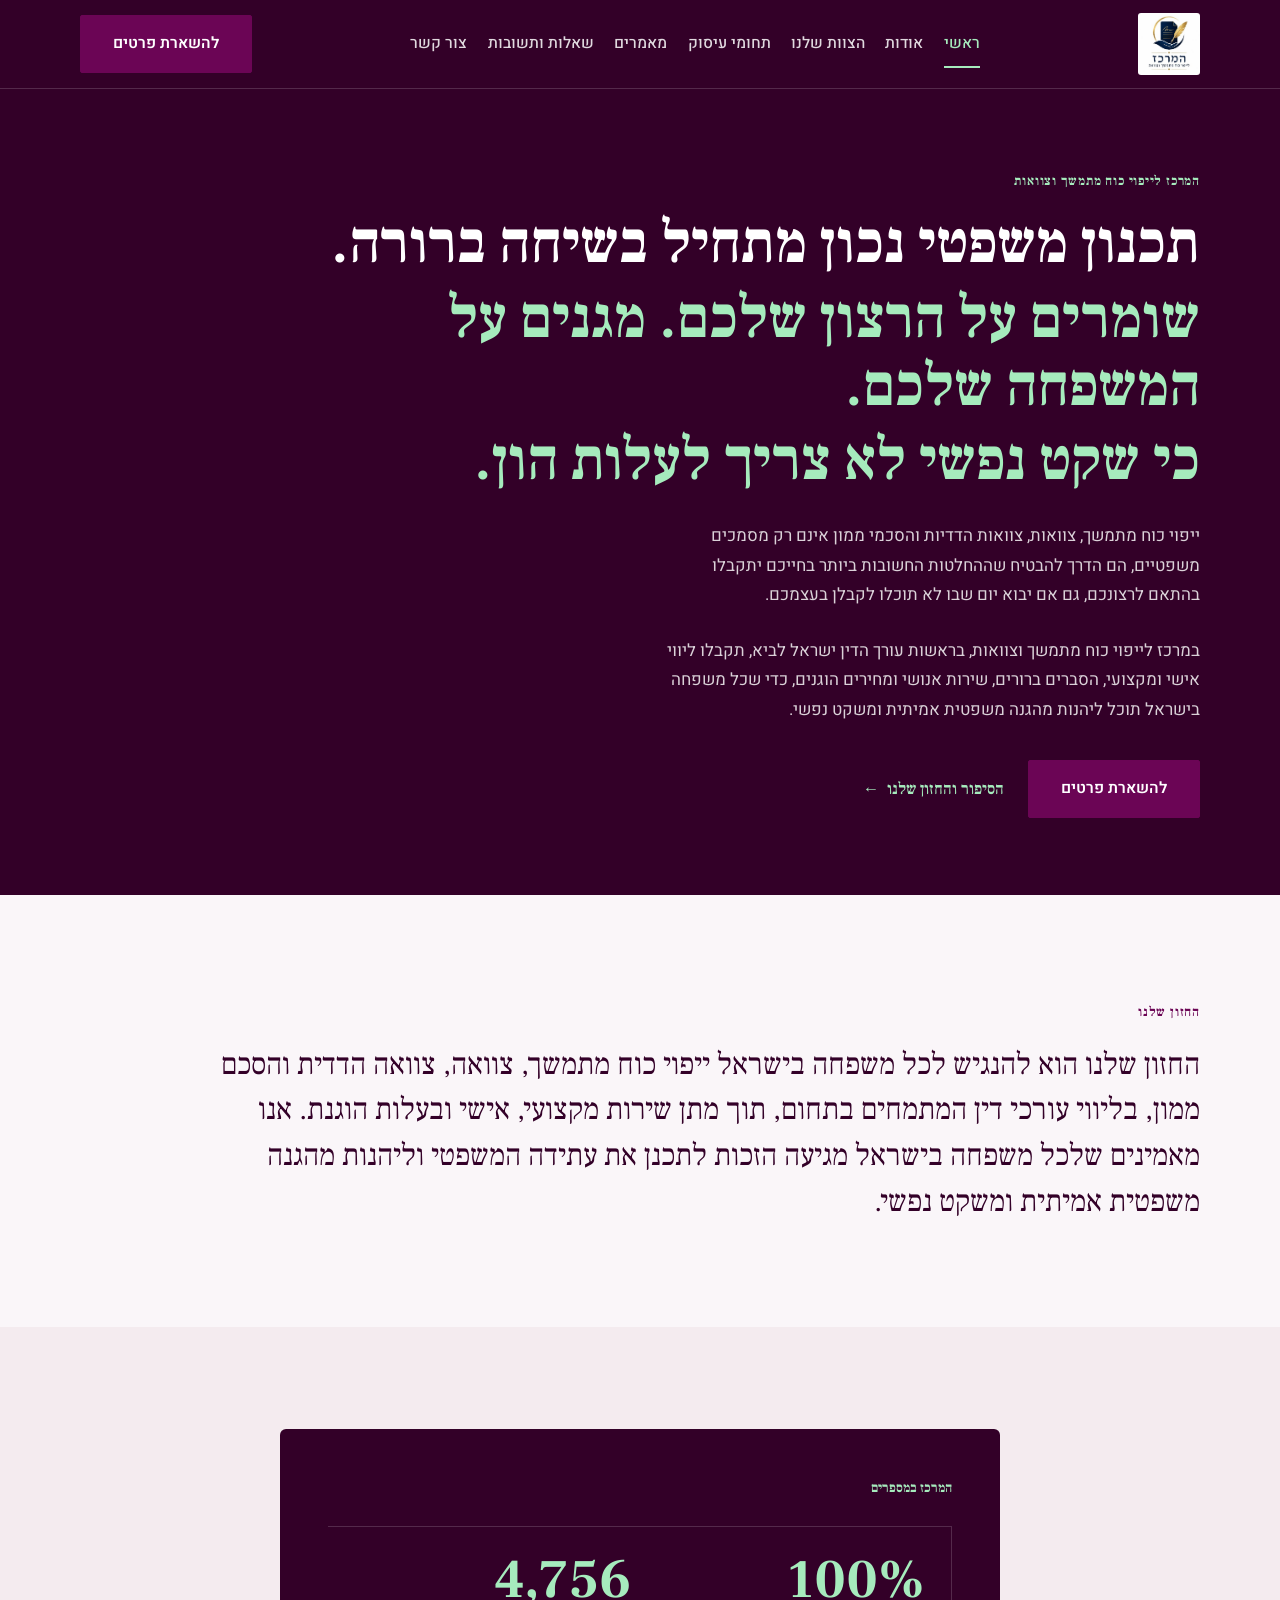
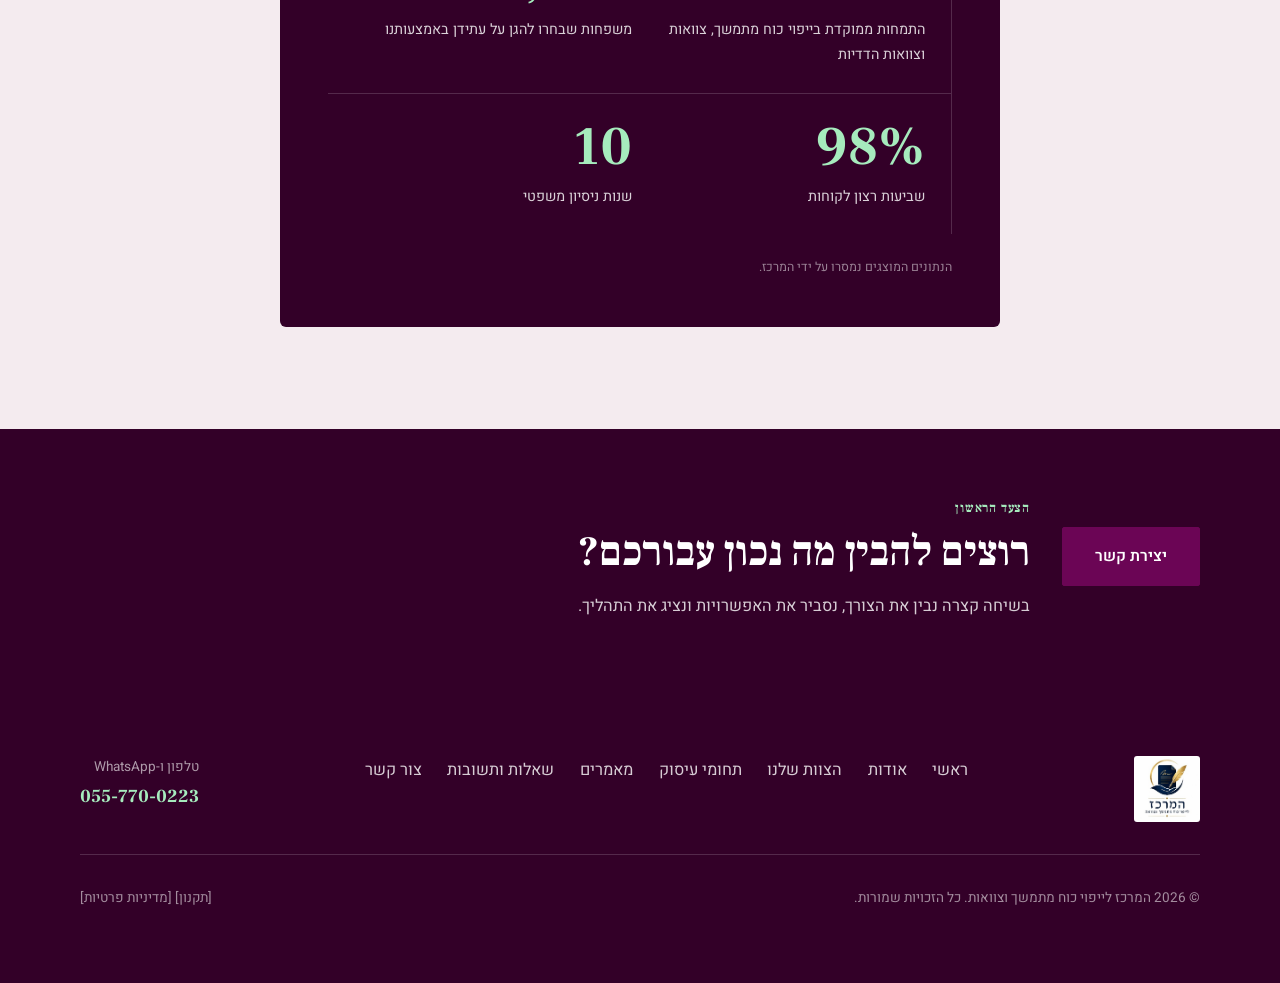
==== index.html @ a6bd40db "Initial commit — Merkaz law-firm site (POA, wills, prenups) Static Hebrew RTL site for המרכז לייפוי " ====
<!DOCTYPE html>
<html lang="he" dir="rtl">
<head>
  <meta charset="UTF-8" />
  <meta name="viewport" content="width=device-width, initial-scale=1.0" />
  <title>המרכז לייפוי כוח מתמשך וצוואות | עו״ד ישראל משה לביא</title>
  <meta name="description" content="ליווי אישי ומקצועי בעריכת ייפוי כוח מתמשך, צוואות, צוואות הדדיות והסכמי ממון, בראשות עורך הדין ישראל משה לביא. שירות אנושי ומחירים הוגנים לכל משפחה בישראל." />
  <meta name="theme-color" content="#0A3132" />
  <!-- TODO: canonical/OG url — יעודכן עם הדומיין הסופי (טרם ידוע) -->
  <link rel="canonical" href="./" />
  <meta property="og:type" content="website" />
  <meta property="og:site_name" content="המרכז לייפוי כוח מתמשך וצוואות" />
  <meta property="og:title" content="המרכז לייפוי כוח מתמשך וצוואות | עו״ד ישראל משה לביא" />
  <meta property="og:description" content="ליווי אישי ומקצועי בעריכת ייפוי כוח מתמשך, צוואות, צוואות הדדיות והסכמי ממון, בראשות עורך הדין ישראל משה לביא. שירות אנושי ומחירים הוגנים לכל משפחה בישראל." />
  <meta property="og:image" content="images/logo.jpg" />
  <link rel="icon" href="images/logo.jpg" />
  <link rel="preconnect" href="https://fonts.googleapis.com" />
  <link rel="preconnect" href="https://fonts.gstatic.com" crossorigin />
  <link href="https://fonts.googleapis.com/css2?family=Frank+Ruhl+Libre:wght@500;700;900&family=Heebo:wght@300;400;500;600;700&display=swap" rel="stylesheet" />
  <link rel="stylesheet" href="css/style.css" />
  <script type="application/ld+json">
  {
    "@context": "https://schema.org",
    "@type": "LegalService",
    "name": "המרכז לייפוי כוח מתמשך וצוואות",
    "description": "ליווי משפטי בעריכת ייפוי כוח מתמשך, צוואות, צוואות הדדיות והסכמי ממון.",
    "telephone": "+972557700223",
    "image": "images/logo.jpg",
    "areaServed": "IL",
    "address": { "@type": "PostalAddress", "addressCountry": "IL" },
    "founder": {
      "@type": "Attorney",
      "name": "עורך הדין ישראל משה לביא",
      "jobTitle": "מייסד וראש המרכז לייפוי כוח מתמשך וצוואות",
      "telephone": "+972557700223"
    }
  }
  </script>
</head>
<body>
  <header class="site-header">
    <div class="wrap nav">
      <a class="nav__logo" href="index.html" aria-label="המרכז לייפוי כוח מתמשך וצוואות — לעמוד הבית">
        <img src="images/logo.jpg" alt="לוגו המרכז לייפוי כוח מתמשך וצוואות" width="180" height="62" />
      </a>
      <nav class="nav__links" aria-label="ניווט ראשי">
        <a href="index.html" class="is-active" aria-current="page">ראשי</a>
        <a href="about.html">אודות</a>
        <a href="team.html">הצוות שלנו</a>
        <a href="services.html">תחומי עיסוק</a>
        <a href="articles.html">מאמרים</a>
        <a href="faq.html">שאלות ותשובות</a>
        <a href="contact.html">צור קשר</a>
      </nav>
      <a class="nav__cta btn btn--gold" href="contact.html">להשארת פרטים</a>
      <button class="nav__toggle" aria-label="פתיחת תפריט" aria-expanded="false"><span></span><span></span><span></span></button>
    </div>
  </header>
  <main>
    <section class="hero">
      <div class="wrap hero__grid">
        <div class="hero__content">
          <span class="hero__eyebrow eyebrow">המרכז לייפוי כוח מתמשך וצוואות</span>
          <h1>תכנון משפטי נכון מתחיל בשיחה ברורה.
            <span class="accent">שומרים על הרצון שלכם. מגנים על המשפחה שלכם.</span>
            <span class="accent">כי שקט נפשי לא צריך לעלות הון.</span>
          </h1>
          <p class="hero__sub">ייפוי כוח מתמשך, צוואות, צוואות הדדיות והסכמי ממון אינם רק מסמכים משפטיים, הם הדרך להבטיח שההחלטות החשובות ביותר בחייכם יתקבלו בהתאם לרצונכם, גם אם יבוא יום שבו לא תוכלו לקבלן בעצמכם.</p>
          <p class="hero__sub">במרכז לייפוי כוח מתמשך וצוואות, בראשות עורך הדין ישראל לביא, תקבלו ליווי אישי ומקצועי, הסברים ברורים, שירות אנושי ומחירים הוגנים, כדי שכל משפחה בישראל תוכל ליהנות מהגנה משפטית אמיתית ומשקט נפשי.</p>
          <div class="hero__actions">
            <a class="btn btn--gold" href="contact.html">להשארת פרטים</a>
            <a class="link-gold link-arrow" href="about.html">הסיפור והחזון שלנו <span aria-hidden="true">←</span></a>
          </div>
        </div>
      </div>
    </section>

    <section class="section section--cream2">
      <div class="wrap">
        <span class="eyebrow">החזון שלנו</span>
        <p class="prose-block" style="font-family:var(--serif);color:var(--green);font-size:clamp(1.3rem,2.6vw,1.9rem);line-height:1.5;margin-top:1rem;max-width:60ch">החזון שלנו הוא להנגיש לכל משפחה בישראל ייפוי כוח מתמשך, צוואה, צוואה הדדית והסכם ממון, בליווי עורכי דין המתמחים בתחום, תוך מתן שירות מקצועי, אישי ובעלות הוגנת. אנו מאמינים שלכל משפחה בישראל מגיעה הזכות לתכנן את עתידה המשפטי וליהנות מהגנה משפטית אמיתית ומשקט נפשי.</p>
      </div>
    </section>

    <section class="section stats">
      <div class="wrap">
        <div class="stats__box">
          <div class="stats__label">המרכז במספרים</div>
          <div class="stats__grid">
            <div class="stat"><div class="stat__num">100%</div><div class="stat__txt">התמחות ממוקדת בייפוי כוח מתמשך, צוואות וצוואות הדדיות</div></div>
            <div class="stat"><div class="stat__num">4,756</div><div class="stat__txt">משפחות שבחרו להגן על עתידן באמצעותנו</div></div>
            <div class="stat"><div class="stat__num">98%</div><div class="stat__txt">שביעות רצון לקוחות</div></div>
            <div class="stat"><div class="stat__num">10</div><div class="stat__txt">שנות ניסיון משפטי</div></div>
          </div>
          <p class="stats__note">הנתונים המוצגים נמסרו על ידי המרכז.</p>
        </div>
      </div>
    </section>

  <section class="cta-band">
    <div class="wrap cta-band__grid">
      <a class="btn btn--gold" href="contact.html">יצירת קשר</a>
      <div class="cta-band__text">
        <span class="cta-band__eyebrow eyebrow">הצעד הראשון</span>
        <h2>רוצים להבין מה נכון עבורכם?</h2>
        <p>בשיחה קצרה נבין את הצורך, נסביר את האפשרויות ונציג את התהליך.</p>
      </div>
    </div>
  </section>
  </main>
  <footer class="site-footer">
    <div class="wrap">
      <div class="footer__top">
        <a class="footer__logo" href="index.html"><img src="images/logo.jpg" alt="לוגו המרכז לייפוי כוח מתמשך וצוואות" width="190" height="66" /></a>
        <nav class="footer__nav" aria-label="ניווט תחתון">
          <a href="index.html">ראשי</a>
          <a href="about.html">אודות</a>
          <a href="team.html">הצוות שלנו</a>
          <a href="services.html">תחומי עיסוק</a>
          <a href="articles.html">מאמרים</a>
          <a href="faq.html">שאלות ותשובות</a>
          <a href="contact.html">צור קשר</a>
        </nav>
        <div>
          <div class="contact-info__label" style="color:rgba(255,255,255,.6)">טלפון ו-WhatsApp</div>
          <a class="footer__phone" href="tel:055-770-0223">055-770-0223</a>
        </div>
      </div>
      <div class="footer__rule"></div>
      <div class="footer__bottom">
        <p>© 2026 המרכז לייפוי כוח מתמשך וצוואות. כל הזכויות שמורות.</p>
        <p class="footer__legal">[<a href="#">תקנון</a>] [<a href="#">מדיניות פרטיות</a>]</p>
      </div>
    </div>
  </footer>
  <script src="js/main.js"></script>
</body>
</html>
---- css/style.css ----
/* ============================================================
   המרכז לייפוי כוח מתמשך וצוואות — Design System
   Palette sampled from approved design references.
   ============================================================ */
:root {
  /* Palette adopted from goldfarb.com — deep plum + magenta accent + mint pop + light lavender. */
  --green: #330028;            /* dark surface (header/footer/hero/stats/cta) + headings */
  --green-800: #6b0555;        /* magenta — dark-surface hover / gradient partner */
  --gold: #6b0555;             /* brand accent (readable on light surfaces) */
  --gold-soft: #7d1466;        /* accent hover */
  --mint: #a6ebbd;             /* bright accent — used on dark surfaces */
  --cream: #f4ebef;            /* light lavender section background */
  --cream-2: #faf6f9;          /* lightest background */
  --card: #fffdfe;             /* card background */
  --white: #FFFFFF;
  --ink: #330028;              /* body text (Goldfarb text colour) */
  --muted: #6b5560;            /* muted plum-grey text */
  --line: rgba(51, 0, 40, 0.12);
  --line-dark: rgba(255, 255, 255, 0.16);
  --serif: 'Frank Ruhl Libre', 'Times New Roman', serif;
  --sans: 'Heebo', 'Assistant', system-ui, sans-serif;
  --wrap: 1200px;
  --ease: cubic-bezier(0.22, 1, 0.36, 1);
}

*, *::before, *::after { box-sizing: border-box; margin: 0; padding: 0; }

html { scroll-behavior: smooth; -webkit-text-size-adjust: 100%; }

body {
  font-family: var(--sans);
  background: var(--cream-2);
  color: var(--ink);
  line-height: 1.75;
  font-size: 1.02rem;
  overflow-x: hidden;
  -webkit-font-smoothing: antialiased;
}

img { display: block; max-width: 100%; height: auto; }
a { color: inherit; text-decoration: none; }
ul { list-style: none; }

h1, h2, h3, h4 { font-family: var(--serif); font-weight: 700; color: var(--green); line-height: 1.15; }

.wrap { width: 100%; max-width: var(--wrap); margin-inline: auto; padding-inline: clamp(1.25rem, 4vw, 2.5rem); }

/* ---------- shared helpers ---------- */
.eyebrow {
  font-family: var(--serif);
  font-weight: 700;
  color: var(--gold);
  font-size: 0.82rem;
  letter-spacing: 0.06em;
}
.section { padding-block: clamp(3.5rem, 8vw, 7rem); }
.section--cream { background: var(--cream); }
.section--cream2 { background: var(--cream-2); }
.section-head { max-width: 760px; margin-inline-start: auto; text-align: start; }
.section-head .title { font-size: clamp(1.9rem, 4.5vw, 3.1rem); margin-top: 0.7rem; }
.gold-rule { width: 54px; height: 3px; background: var(--gold); border: 0; margin: 1.3rem 0; }
.lead { color: var(--muted); font-size: 1.08rem; max-width: 60ch; }
.text-center { text-align: center; }

/* ---------- buttons ---------- */
.btn {
  display: inline-flex; align-items: center; justify-content: center; gap: 0.5rem;
  font-family: var(--sans); font-weight: 600; font-size: 0.98rem;
  padding: 0.9rem 2rem; border-radius: 2px; cursor: pointer; border: 1px solid transparent;
  transition: transform 0.3s var(--ease), background 0.25s, color 0.25s, box-shadow 0.25s;
}
.btn--gold { background: var(--gold); color: var(--green); border-color: var(--gold); }
.btn--gold:hover { background: var(--gold-soft); transform: translateY(-2px); box-shadow: 0 12px 26px -14px rgba(107, 5, 85, 0.55); }
.btn--dark { background: var(--green); color: var(--white); border-color: var(--green); width: 100%; }
.btn--dark:hover { background: var(--green-800); }
.btn--outline { background: transparent; border-color: var(--gold); color: var(--green); }
.btn--outline:hover { background: var(--gold); }
.link-gold { color: var(--gold); font-weight: 600; font-family: var(--serif); }
.link-gold:hover { color: var(--green); }
.link-arrow { display: inline-flex; align-items: center; gap: 0.5rem; }

/* ============================================================
   HEADER / NAV
   ============================================================ */
.site-header {
  position: sticky; top: 0; z-index: 100;
  background: var(--green);
  border-bottom: 1px solid var(--line-dark);
}
.nav { display: flex; align-items: center; justify-content: space-between; gap: 1.5rem; min-height: 88px; }
.nav__logo img { height: 62px; width: auto; border-radius: 3px; }
.nav__links { display: flex; align-items: center; gap: clamp(0.6rem, 1.6vw, 1.7rem); }
.nav__links a {
  color: rgba(255, 255, 255, 0.85); font-size: 0.98rem; font-weight: 500;
  padding: 0.4rem 0; position: relative; transition: color 0.2s;
}
.nav__links a:hover, .nav__links a.is-active { color: var(--gold); }
.nav__links a.is-active::after {
  content: ''; position: absolute; inset-inline: 0; bottom: -4px; height: 2px; background: var(--gold);
}
.nav__cta { display: inline-flex; }
.nav__toggle {
  display: none; flex-direction: column; gap: 5px; background: none; border: 0; cursor: pointer; padding: 8px;
}
.nav__toggle span { width: 26px; height: 2px; background: #fff; border-radius: 2px; transition: transform 0.3s, opacity 0.2s; }

@media (max-width: 980px) {
  .nav__links, .nav__cta { display: none; }
  .nav__toggle { display: flex; }
  .site-header.open .nav__links {
    display: flex; position: absolute; inset-inline: 0; top: 100%;
    flex-direction: column; align-items: stretch; gap: 0;
    background: var(--green); border-bottom: 1px solid var(--line-dark); padding: 0.5rem 0 1rem;
  }
  .site-header.open .nav__links a { padding: 0.9rem clamp(1.25rem, 4vw, 2.5rem); }
  .site-header.open .nav__cta { display: flex; padding: 0.6rem clamp(1.25rem, 4vw, 2.5rem) 0; }
  .site-header.open .nav__cta .btn { width: 100%; }
  .site-header.open .nav__toggle span:nth-child(1) { transform: translateY(7px) rotate(45deg); }
  .site-header.open .nav__toggle span:nth-child(2) { opacity: 0; }
  .site-header.open .nav__toggle span:nth-child(3) { transform: translateY(-7px) rotate(-45deg); }
}

/* ============================================================
   HERO (home)
   ============================================================ */
.hero { background: var(--green); color: #fff; padding-block: clamp(3rem, 6vw, 5.5rem); }
.hero__grid { display: grid; grid-template-columns: 1fr; gap: clamp(2rem, 5vw, 4rem); align-items: center; }
.hero__content { max-width: 900px; }
.hero__eyebrow { color: var(--gold); }
.hero h1 { color: #fff; font-size: clamp(2.2rem, 5vw, 3.7rem); margin-top: 1rem; }
.hero h1 .accent { color: var(--gold); display: block; margin-top: 0.4rem; }
.hero__sub { color: rgba(255,255,255,0.82); margin-top: 1.6rem; font-size: 1.06rem; max-width: 54ch; }
.hero__actions { display: flex; flex-wrap: wrap; align-items: center; gap: 1.5rem; margin-top: 2.2rem; }
.hero__media { position: relative; }
.hero__media img { width: 100%; border-radius: 6px; box-shadow: 0 30px 60px -30px rgba(0,0,0,0.6); object-fit: cover; }
.hero__frame { position: relative; }
.hero__frame::after {
  content: ''; position: absolute; inset: 14px -14px -14px 14px; border: 1px solid var(--gold); border-radius: 6px; z-index: -1;
}

/* ---------- stats ---------- */
.stats { background: var(--cream); }
.stats__box {
  background: var(--green); color: #fff; border-radius: 6px; padding: clamp(1.8rem, 4vw, 3rem);
  max-width: 720px; margin-inline: auto;
}
.stats__label { color: var(--gold); font-family: var(--serif); font-weight: 700; font-size: 0.85rem; }
.stats__grid { display: grid; grid-template-columns: 1fr 1fr; gap: 0; margin-top: 1.6rem; }
.stat { padding: 1.6rem 0.5rem; border-top: 1px solid var(--line-dark); }
.stat:nth-child(odd) { padding-inline-start: 1.6rem; border-inline-start: 1px solid var(--line-dark); }
.stat__num { font-family: var(--serif); font-weight: 700; color: var(--gold); font-size: clamp(2.4rem, 6vw, 3.4rem); line-height: 1; }
.stat__txt { color: rgba(255,255,255,0.82); font-size: 0.9rem; margin-top: 0.6rem; }
.stats__note { color: rgba(255,255,255,0.5); font-size: 0.78rem; margin-top: 1.4rem; text-align: start; }

/* ============================================================
   CTA BAND
   ============================================================ */
.cta-band { background: var(--green); color: #fff; padding-block: clamp(2.5rem, 5vw, 4rem); }
.cta-band__grid { display: grid; grid-template-columns: auto 1fr; align-items: center; gap: 2rem; }
.cta-band__text { text-align: start; }
.cta-band__eyebrow { color: var(--gold); }
.cta-band h2 { color: #fff; font-size: clamp(1.6rem, 3.5vw, 2.6rem); margin-top: 0.5rem; }
.cta-band p { color: rgba(255,255,255,0.8); margin-top: 0.9rem; }

/* ============================================================
   ABOUT — principles (numbered columns)
   ============================================================ */
.principles { display: grid; grid-template-columns: repeat(4, 1fr); gap: 0; margin-top: 3rem; }
.principle { padding: 0 clamp(1rem, 2vw, 1.8rem); text-align: center; border-inline-start: 1px solid var(--line); }
.principle:first-child { border-inline-start: 0; }
.principle__num { font-family: var(--serif); color: var(--gold); font-size: 1rem; }
.principle h3 { font-size: 1.5rem; margin: 1rem 0 0.7rem; }
.principle p { color: var(--muted); font-size: 0.95rem; }

/* generic prose section */
.prose-block { max-width: 820px; margin-inline-start: 0; }
.prose-block h3 { color: var(--green); font-size: 1.5rem; margin: 2.2rem 0 0.6rem; }
.prose-block p { color: var(--ink); margin-bottom: 1.1rem; }
.about__media img { width: 100%; border-radius: 6px; }
.about__grid { display: grid; grid-template-columns: 1fr 1fr; gap: clamp(2rem, 5vw, 4rem); align-items: start; }

/* ============================================================
   PRACTICE (services)
   ============================================================ */
.practice-item { padding-block: clamp(2.5rem, 5vw, 3.5rem); border-top: 1px solid var(--line); }
.practice-item__grid { display: grid; grid-template-columns: 1fr 0.55fr; gap: clamp(1.5rem, 4vw, 3.5rem); align-items: start; }
.practice-item__side { text-align: start; }
.practice-item__num { font-family: var(--serif); color: var(--gold); font-size: 1.05rem; }
.practice-item__title { font-size: clamp(1.8rem, 3.5vw, 2.6rem); margin-top: 0.6rem; }
.practice-item__body p { color: var(--ink); }
.practice-item__body p + p { color: var(--muted); margin-top: 0.9rem; font-size: 0.97rem; }
.practice-item__list { margin-top: 1.8rem; }
.practice-item__list li {
  display: flex; align-items: center; gap: 0.8rem; justify-content: flex-end;
  padding: 0.9rem 0; border-top: 1px solid var(--line); color: var(--green); font-weight: 500;
}
.practice-item__list li::after { content: '◆'; color: var(--gold); font-size: 0.6rem; }

/* ============================================================
   TEAM
   ============================================================ */
.attorney { display: grid; grid-template-columns: 0.8fr 1.2fr; gap: clamp(2rem, 5vw, 4rem); align-items: start; }
.attorney__media img { width: 100%; border-radius: 6px; box-shadow: 0 24px 50px -30px rgba(0,0,0,0.4); }
.attorney__name { font-size: clamp(1.9rem, 4vw, 2.8rem); }
.attorney__role { color: var(--gold); font-family: var(--serif); font-weight: 700; margin-top: 0.4rem; margin-bottom: 1.4rem; }
.attorney__body p { color: var(--ink); margin-bottom: 1rem; }
.team-banner { background: var(--cream); border-block: 1px solid var(--line); }
.team-banner__inner { display: flex; align-items: center; justify-content: space-between; gap: 1.5rem; flex-wrap: wrap; padding-block: 2rem; }
.team-banner__tags { display: flex; flex-wrap: wrap; gap: 1.5rem; }
.team-banner__tags span { color: var(--gold); font-family: var(--serif); font-weight: 700; }

/* ============================================================
   ARTICLES
   ============================================================ */
.article-cards { display: grid; grid-template-columns: repeat(3, 1fr); gap: 1.8rem; margin-top: 3rem; }
.article-card {
  background: var(--card); border: 1px solid var(--line); border-radius: 6px; overflow: hidden;
  display: flex; flex-direction: column; transition: transform 0.35s var(--ease), box-shadow 0.35s;
}
.article-card:hover { transform: translateY(-5px); box-shadow: 0 26px 50px -30px rgba(51,0,40,0.35); }
.article-card__img { aspect-ratio: 16 / 10; overflow: hidden; }
.article-card__img img { width: 100%; height: 100%; object-fit: cover; }
.article-card__body { padding: 1.5rem 1.5rem 1.7rem; display: flex; flex-direction: column; flex: 1; }
.article-card__read { color: var(--gold); font-size: 0.8rem; font-weight: 600; }
.article-card__title { font-size: 1.25rem; margin: 0.6rem 0 1rem; line-height: 1.35; }
.article-card__more { margin-top: auto; color: var(--green); font-weight: 600; }
.article-card:hover .article-card__more { color: var(--gold); }

/* article page */
.article-hero { background: var(--green); color: #fff; padding-block: clamp(2.8rem, 5vw, 4.5rem); }
.article-hero .eyebrow { color: var(--gold); }
.article-hero h1 { color: #fff; font-size: clamp(1.9rem, 4vw, 3rem); margin-top: 0.8rem; max-width: 22ch; }
.article-hero__read { color: rgba(255,255,255,0.8); margin-top: 1rem; }
.article-figure { margin: 0 auto; max-width: 900px; }
.article-figure img { width: 100%; border-radius: 6px; margin-top: -3.5rem; box-shadow: 0 24px 50px -30px rgba(0,0,0,0.4); }
.article-body { max-width: 760px; margin-inline: auto; }
.article-body h2 { color: var(--green); font-size: clamp(1.4rem, 3vw, 1.9rem); margin: 2.4rem 0 0.8rem; }
.article-body p { color: var(--ink); margin-bottom: 1.15rem; }
.article-body strong { color: var(--green); font-weight: 700; }
.article-body ul { margin: 0 0 1.3rem; }
.article-body li {
  position: relative; padding-inline-start: 1.5rem; margin-bottom: 0.6rem; color: var(--ink);
}
.article-body li::before { content: '◆'; position: absolute; inset-inline-start: 0; top: 0.55rem; color: var(--gold); font-size: 0.6rem; }
.compare-table { width: 100%; border-collapse: collapse; margin: 1.5rem 0 2rem; font-size: 0.98rem; }
.compare-table caption { text-align: start; font-family: var(--serif); font-weight: 700; color: var(--green); margin-bottom: 0.8rem; font-size: 1.2rem; }
.compare-table th { background: var(--green); color: #fff; font-family: var(--serif); padding: 0.9rem 1rem; text-align: start; }
.compare-table td { padding: 0.9rem 1rem; border-bottom: 1px solid var(--line); color: var(--ink); vertical-align: top; }
.compare-table tr:nth-child(even) td { background: var(--cream); }
.article-consult {
  background: var(--cream); border: 1px solid var(--line); border-radius: 6px;
  padding: clamp(1.8rem, 4vw, 2.6rem); margin-top: 3rem;
}
.article-consult h2 { margin-bottom: 0.8rem; }
.article-consult p { color: var(--ink); margin-bottom: 1rem; }

/* ============================================================
   FAQ
   ============================================================ */
.faq { max-width: 820px; margin-inline: auto; margin-top: 2.5rem; border-top: 1px solid var(--line); }
.faq__item { border-bottom: 1px solid var(--line); }
.faq__q {
  width: 100%; background: none; border: 0; cursor: pointer; text-align: start;
  display: flex; align-items: center; justify-content: space-between; gap: 1rem;
  padding: 1.4rem 0; font-family: var(--serif); font-weight: 700; color: var(--green); font-size: 1.15rem;
}
.faq__q .icon { color: var(--gold); font-size: 1.5rem; transition: transform 0.3s; flex: none; }
.faq__q[aria-expanded="true"] .icon { transform: rotate(45deg); }
.faq__a { overflow: hidden; max-height: 0; transition: max-height 0.35s var(--ease); }
.faq__a p { color: var(--muted); padding-bottom: 1.4rem; }

/* ============================================================
   CONTACT
   ============================================================ */
.contact__grid { display: grid; grid-template-columns: 1.15fr 0.85fr; gap: clamp(2rem, 5vw, 4rem); align-items: start; }
.contact-card { background: var(--cream); border: 1px solid var(--line); border-radius: 6px; padding: clamp(1.8rem, 4vw, 2.6rem); }
.contact-card h2 { font-size: clamp(1.6rem, 3.2vw, 2.2rem); margin-top: 0.5rem; }
.field { margin-top: 1.2rem; }
.field label { display: block; font-size: 0.85rem; color: var(--muted); margin-bottom: 0.4rem; font-weight: 600; }
.field input, .field select, .field textarea {
  width: 100%; font-family: var(--sans); font-size: 1rem; color: var(--ink); background: #fff;
  border: 1px solid var(--line); border-radius: 3px; padding: 0.8rem 0.9rem; transition: border-color 0.2s;
}
.field input:focus, .field select:focus, .field textarea:focus { outline: none; border-color: var(--gold); box-shadow: 0 0 0 3px rgba(107,5,85,0.18); }
.field textarea { min-height: 120px; resize: vertical; }
.field-row { display: grid; grid-template-columns: 1fr 1fr; gap: 1.2rem; }
.field.invalid input, .field.invalid select { border-color: #b3453a; }
.field__err { color: #b3453a; font-size: 0.8rem; margin-top: 0.3rem; display: none; }
.field.invalid .field__err { display: block; }
.form-note { color: var(--muted); font-size: 0.82rem; margin-top: 0.9rem; }
.contact-info__item { padding: 1.3rem 0; border-top: 1px solid var(--line); }
.contact-info__item:first-of-type { border-top: 0; }
.contact-info__label { color: var(--muted); font-size: 0.85rem; }
.contact-info__value { color: var(--green); font-family: var(--serif); font-weight: 700; font-size: 1.2rem; margin-top: 0.2rem; }
.after-box { background: var(--cream); border: 1px solid var(--line); border-radius: 6px; padding: 1.6rem; margin-top: 1.8rem; }
.after-box h3 { font-size: 1.2rem; margin-bottom: 0.9rem; }
.after-step { display: flex; gap: 0.9rem; padding: 0.5rem 0; align-items: baseline; }
.after-step span { font-family: var(--serif); color: var(--gold); font-weight: 700; }

/* ============================================================
   FOOTER
   ============================================================ */
.site-footer { background: var(--green); color: rgba(255,255,255,0.8); padding-block: clamp(3rem, 6vw, 4.5rem); }
.footer__top { display: flex; flex-wrap: wrap; gap: 2rem; justify-content: space-between; align-items: flex-start; }
.footer__logo img { height: 66px; width: auto; border-radius: 3px; }
.footer__nav { display: flex; flex-wrap: wrap; gap: 0.8rem 1.6rem; }
.footer__nav a { color: rgba(255,255,255,0.8); }
.footer__nav a:hover { color: var(--gold); }
.footer__phone { color: var(--gold); font-family: var(--serif); font-weight: 700; font-size: 1.15rem; }
.footer__rule { height: 1px; background: var(--line-dark); margin-block: 2rem; }
.footer__bottom { display: flex; flex-wrap: wrap; justify-content: space-between; gap: 0.8rem; font-size: 0.85rem; color: rgba(255,255,255,0.55); }
.footer__legal a { color: rgba(255,255,255,0.55); }
.footer__legal a:hover { color: var(--gold); }

/* ============================================================
   RESPONSIVE
   ============================================================ */
@media (max-width: 900px) {
  .hero__grid { grid-template-columns: 1fr; }
  .hero__media { order: -1; }
  .about__grid, .contact__grid, .attorney { grid-template-columns: 1fr; }
  .practice-item__grid { grid-template-columns: 1fr; }
  .principles { grid-template-columns: 1fr 1fr; gap: 2rem 0; }
  .article-cards { grid-template-columns: 1fr 1fr; }
  .cta-band__grid { grid-template-columns: 1fr; }
}
@media (max-width: 620px) {
  .article-cards { grid-template-columns: 1fr; }
  .principles { grid-template-columns: 1fr; }
  .principle { border-inline-start: 0; border-top: 1px solid var(--line); padding-top: 1.5rem; }
  .principle:first-child { border-top: 0; }
  .field-row { grid-template-columns: 1fr; }
  .stats__grid { grid-template-columns: 1fr; }
  .stat:nth-child(odd) { border-inline-start: 0; padding-inline-start: 0.5rem; }
}

/* ============================================================
   Goldfarb palette — accent by context (colours only, no layout).
   The magenta brand accent reads on the light content sections;
   the bright mint accent is used where accents sit on the dark
   plum surfaces (hero / stats / CTA / footer / nav).
   ============================================================ */
.btn--gold { color: var(--white); }
.hero__eyebrow,
.hero h1 .accent,
.stats__label,
.stat__num,
.cta-band__eyebrow,
.article-hero .eyebrow,
.footer__phone { color: var(--mint); }
.hero .link-gold { color: var(--mint); }
.hero .link-gold:hover { color: var(--white); }
.nav__links a:hover,
.nav__links a.is-active { color: var(--mint); }
.nav__links a.is-active::after { background: var(--mint); }
.footer__nav a:hover,
.footer__legal a:hover { color: var(--mint); }

/* The supplied article/about graphics carry the old green/gold colours baked in
   (they only repeat text shown elsewhere). Replace them with a consistent plum
   panel + mint document mark so nothing clashes with the palette. Colours only. */
.article-card__img,
.article-figure,
.about__media {
  position: relative;
  background: linear-gradient(150deg, var(--green), var(--green-800) 135%);
  overflow: hidden;
}
.article-card__img img,
.article-figure img,
.about__media img { opacity: 0; }
.article-card__img::after,
.article-figure::after,
.about__media::after {
  content: ''; position: absolute; inset: 0; pointer-events: none;
  background-repeat: no-repeat; background-position: center; background-size: 60px;
  background-image: url("data:image/svg+xml,%3Csvg xmlns='http://www.w3.org/2000/svg' viewBox='0 0 24 24' fill='none' stroke='%23a6ebbd' stroke-width='1.3' stroke-linecap='round' stroke-linejoin='round'%3E%3Cpath d='M6 2.5h7l5 5v14H6z'/%3E%3Cpath d='M13 2.5V8h5'/%3E%3Cpath d='M9 13h6M9 16.5h6'/%3E%3C/svg%3E");
}
.about__media::after { background-size: 84px; }
.article-figure::after { background-size: 96px; }
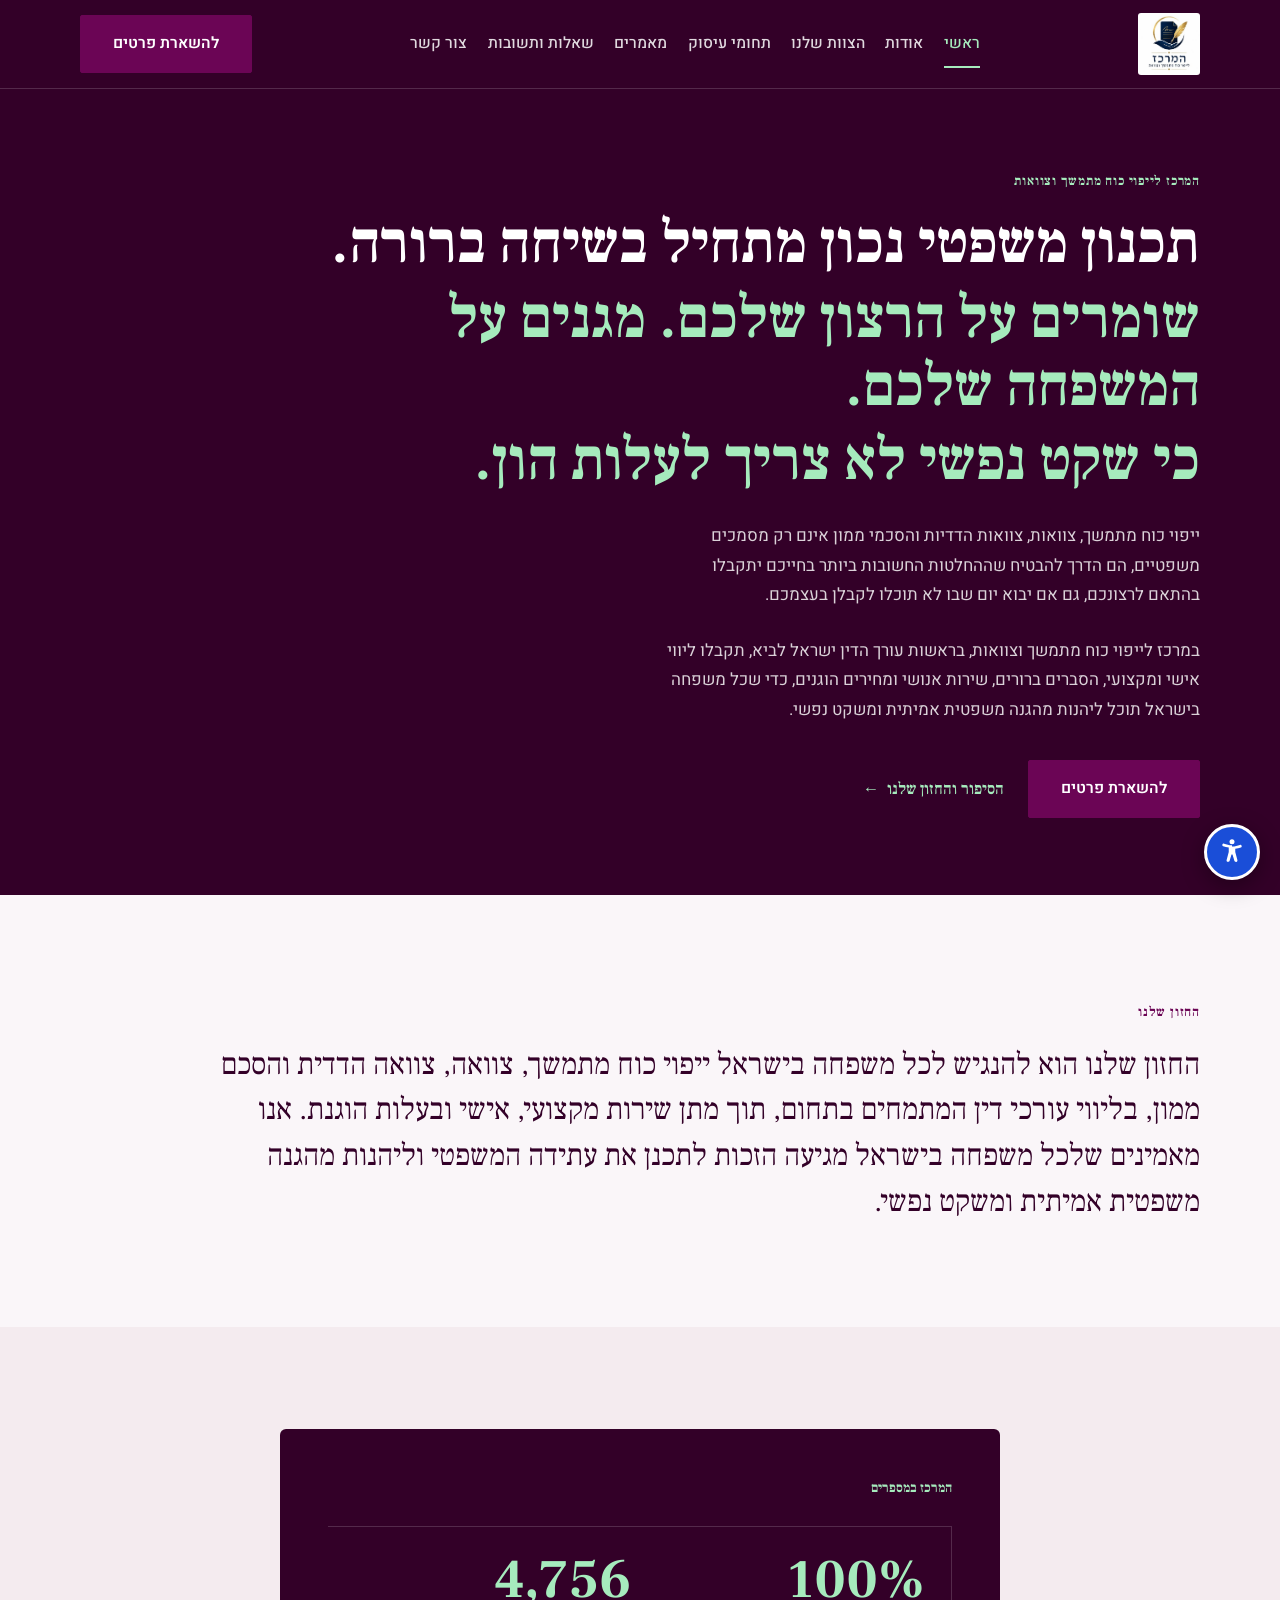
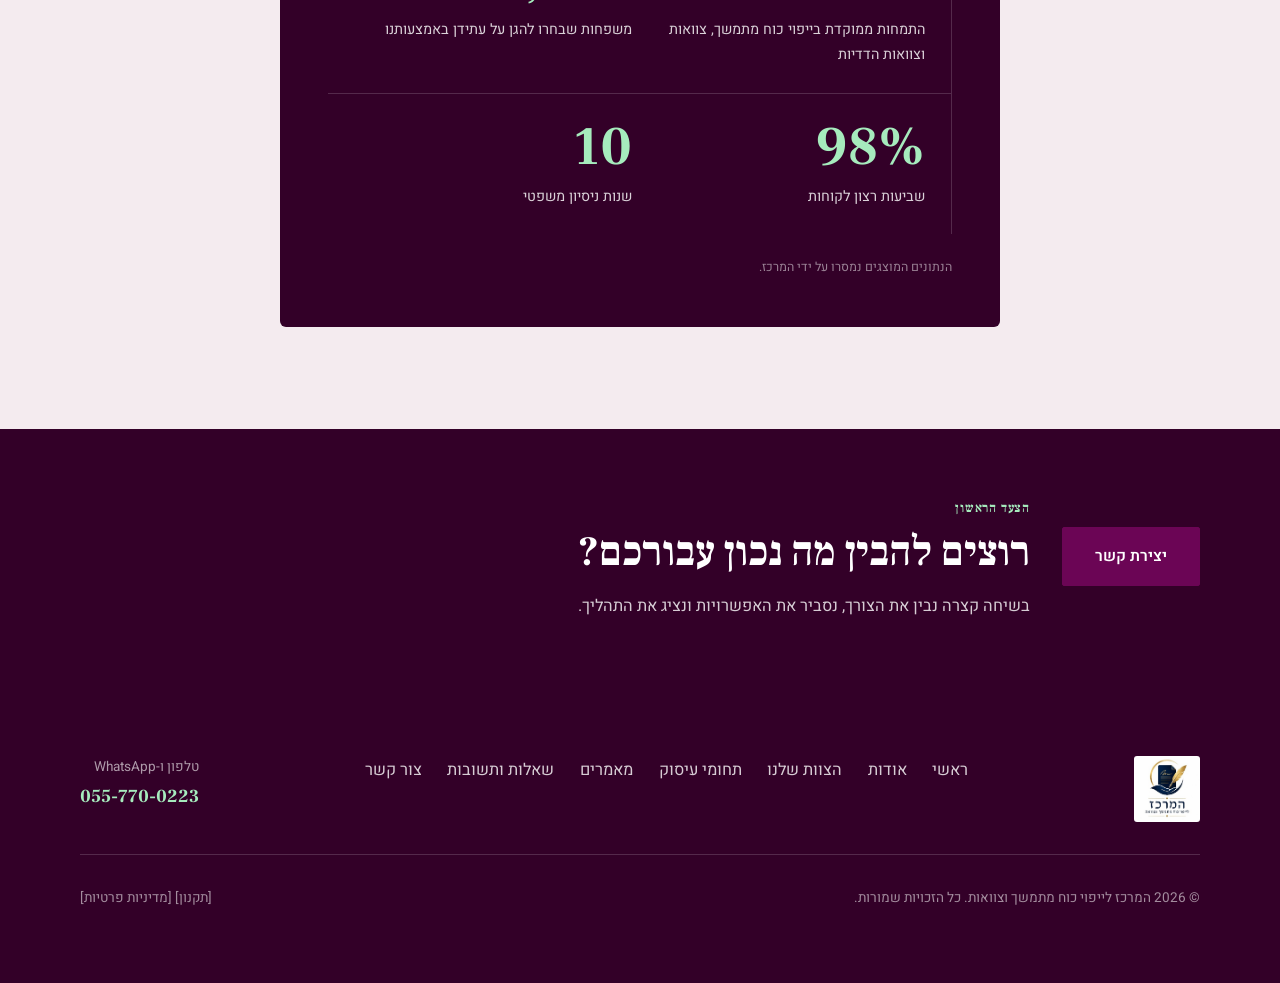
==== commit 252a52f8: "Add accessibility widget (SI 5568 / WCAG 2.0 AA) Self-contained נגישות widget: font sizing, high con" ====
--- a/index.html
+++ b/index.html
@@ -134,5 +134,6 @@
     </div>
   </footer>
   <script src="js/main.js"></script>
+  <script src="accessibility.js" defer></script>
 </body>
 </html>
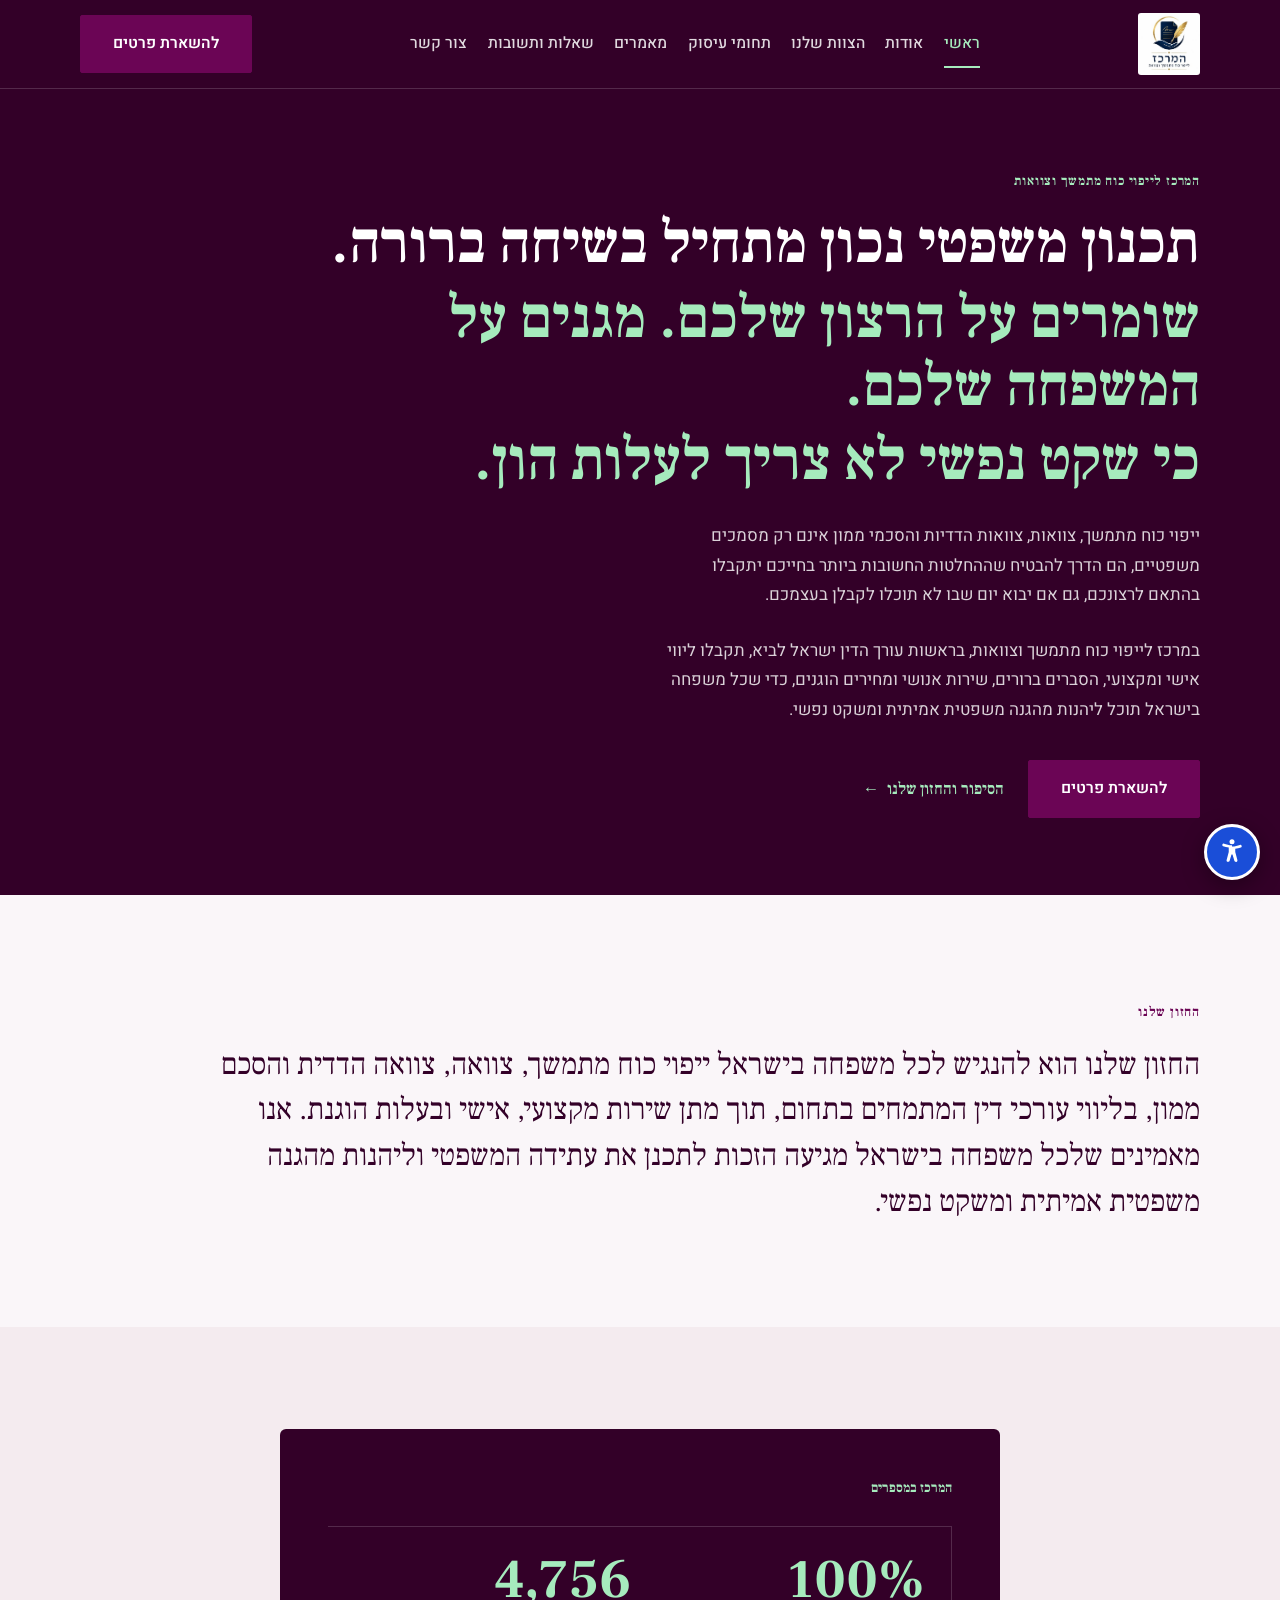
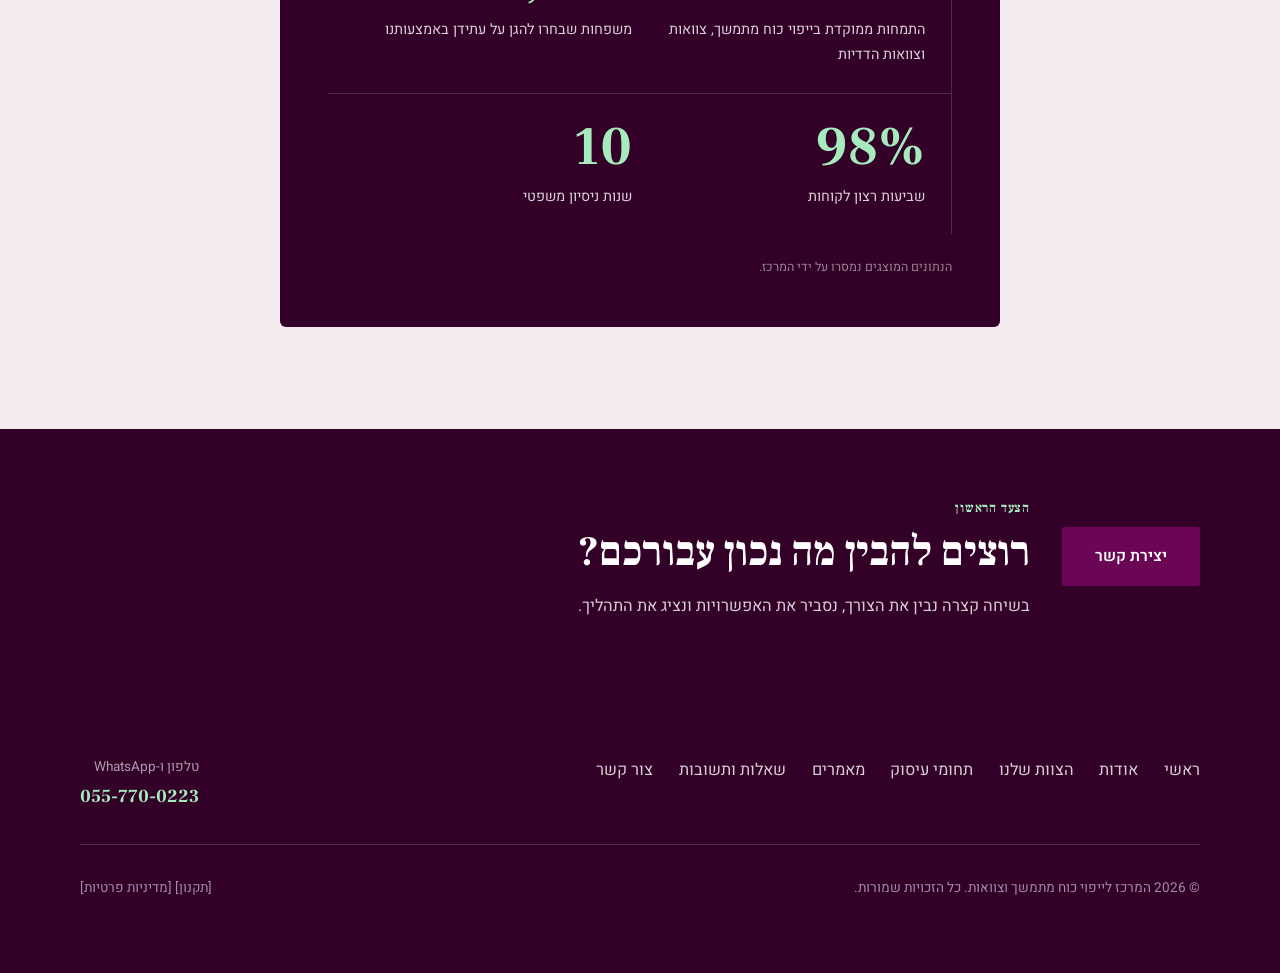
==== commit 881e6e8b: "Auto-commit via Claude Code" ====
--- a/index.html
+++ b/index.html
@@ -111,7 +111,6 @@
   <footer class="site-footer">
     <div class="wrap">
       <div class="footer__top">
-        <a class="footer__logo" href="index.html"><img src="images/logo.jpg" alt="לוגו המרכז לייפוי כוח מתמשך וצוואות" width="190" height="66" /></a>
         <nav class="footer__nav" aria-label="ניווט תחתון">
           <a href="index.html">ראשי</a>
           <a href="about.html">אודות</a>
--- a/css/style.css
+++ b/css/style.css
@@ -104,20 +104,21 @@
 }
 .nav__toggle span { width: 26px; height: 2px; background: #fff; border-radius: 2px; transition: transform 0.3s, opacity 0.2s; }
 
+/* Mobile: the whole menu stays on screen as a second, wrapping row — the
+   client asked that visitors see the sections instead of hunting for them
+   behind a hamburger, so the toggle is dropped entirely below this width. */
 @media (max-width: 980px) {
-  .nav__links, .nav__cta { display: none; }
-  .nav__toggle { display: flex; }
-  .site-header.open .nav__links {
-    display: flex; position: absolute; inset-inline: 0; top: 100%;
-    flex-direction: column; align-items: stretch; gap: 0;
-    background: var(--green); border-bottom: 1px solid var(--line-dark); padding: 0.5rem 0 1rem;
+  .nav { flex-wrap: wrap; gap: 0.75rem 1rem; min-height: 0; padding-block: 0.85rem; }
+  .nav__toggle { display: none; }
+  .nav__logo img { height: 48px; }
+  .nav__cta { display: inline-flex; padding: 0.55rem 1.1rem; font-size: 0.9rem; }
+  .nav__links {
+    order: 3; width: 100%;
+    flex-wrap: wrap; justify-content: center;
+    row-gap: 0.55rem; column-gap: 1.15rem;
+    padding-top: 0.7rem; border-top: 1px solid var(--line-dark);
   }
-  .site-header.open .nav__links a { padding: 0.9rem clamp(1.25rem, 4vw, 2.5rem); }
-  .site-header.open .nav__cta { display: flex; padding: 0.6rem clamp(1.25rem, 4vw, 2.5rem) 0; }
-  .site-header.open .nav__cta .btn { width: 100%; }
-  .site-header.open .nav__toggle span:nth-child(1) { transform: translateY(7px) rotate(45deg); }
-  .site-header.open .nav__toggle span:nth-child(2) { opacity: 0; }
-  .site-header.open .nav__toggle span:nth-child(3) { transform: translateY(-7px) rotate(-45deg); }
+  .nav__links a { font-size: 0.95rem; white-space: nowrap; }
 }
 
 /* ============================================================
@@ -165,11 +166,13 @@
 /* ============================================================
    ABOUT — principles (numbered columns)
    ============================================================ */
+/* The four principles read as one centred unit — heading included. */
+.principles-head { max-width: 760px; margin-inline: auto; text-align: center; }
 .principles { display: grid; grid-template-columns: repeat(4, 1fr); gap: 0; margin-top: 3rem; }
 .principle { padding: 0 clamp(1rem, 2vw, 1.8rem); text-align: center; border-inline-start: 1px solid var(--line); }
 .principle:first-child { border-inline-start: 0; }
 .principle__num { font-family: var(--serif); color: var(--gold); font-size: 1rem; }
-.principle h3 { font-size: 1.5rem; margin: 1rem 0 0.7rem; }
+.principle h3 { font-size: clamp(1.65rem, 2.4vw, 1.85rem); margin: 1rem 0 0.75rem; }
 .principle p { color: var(--muted); font-size: 0.95rem; }
 
 /* generic prose section */
@@ -319,7 +322,12 @@
   .hero__grid { grid-template-columns: 1fr; }
   .hero__media { order: -1; }
   .about__grid, .contact__grid, .attorney { grid-template-columns: 1fr; }
+  /* One column: the number + title must lead, otherwise each heading reads as
+     if it belongs to the block below it and the last one ("הסכמי ממון") looks
+     like an empty section. */
   .practice-item__grid { grid-template-columns: 1fr; }
+  .practice-item__side { order: -1; }
+  .practice-item__title { margin-bottom: 1.4rem; }
   .principles { grid-template-columns: 1fr 1fr; gap: 2rem 0; }
   .article-cards { grid-template-columns: 1fr 1fr; }
   .cta-band__grid { grid-template-columns: 1fr; }
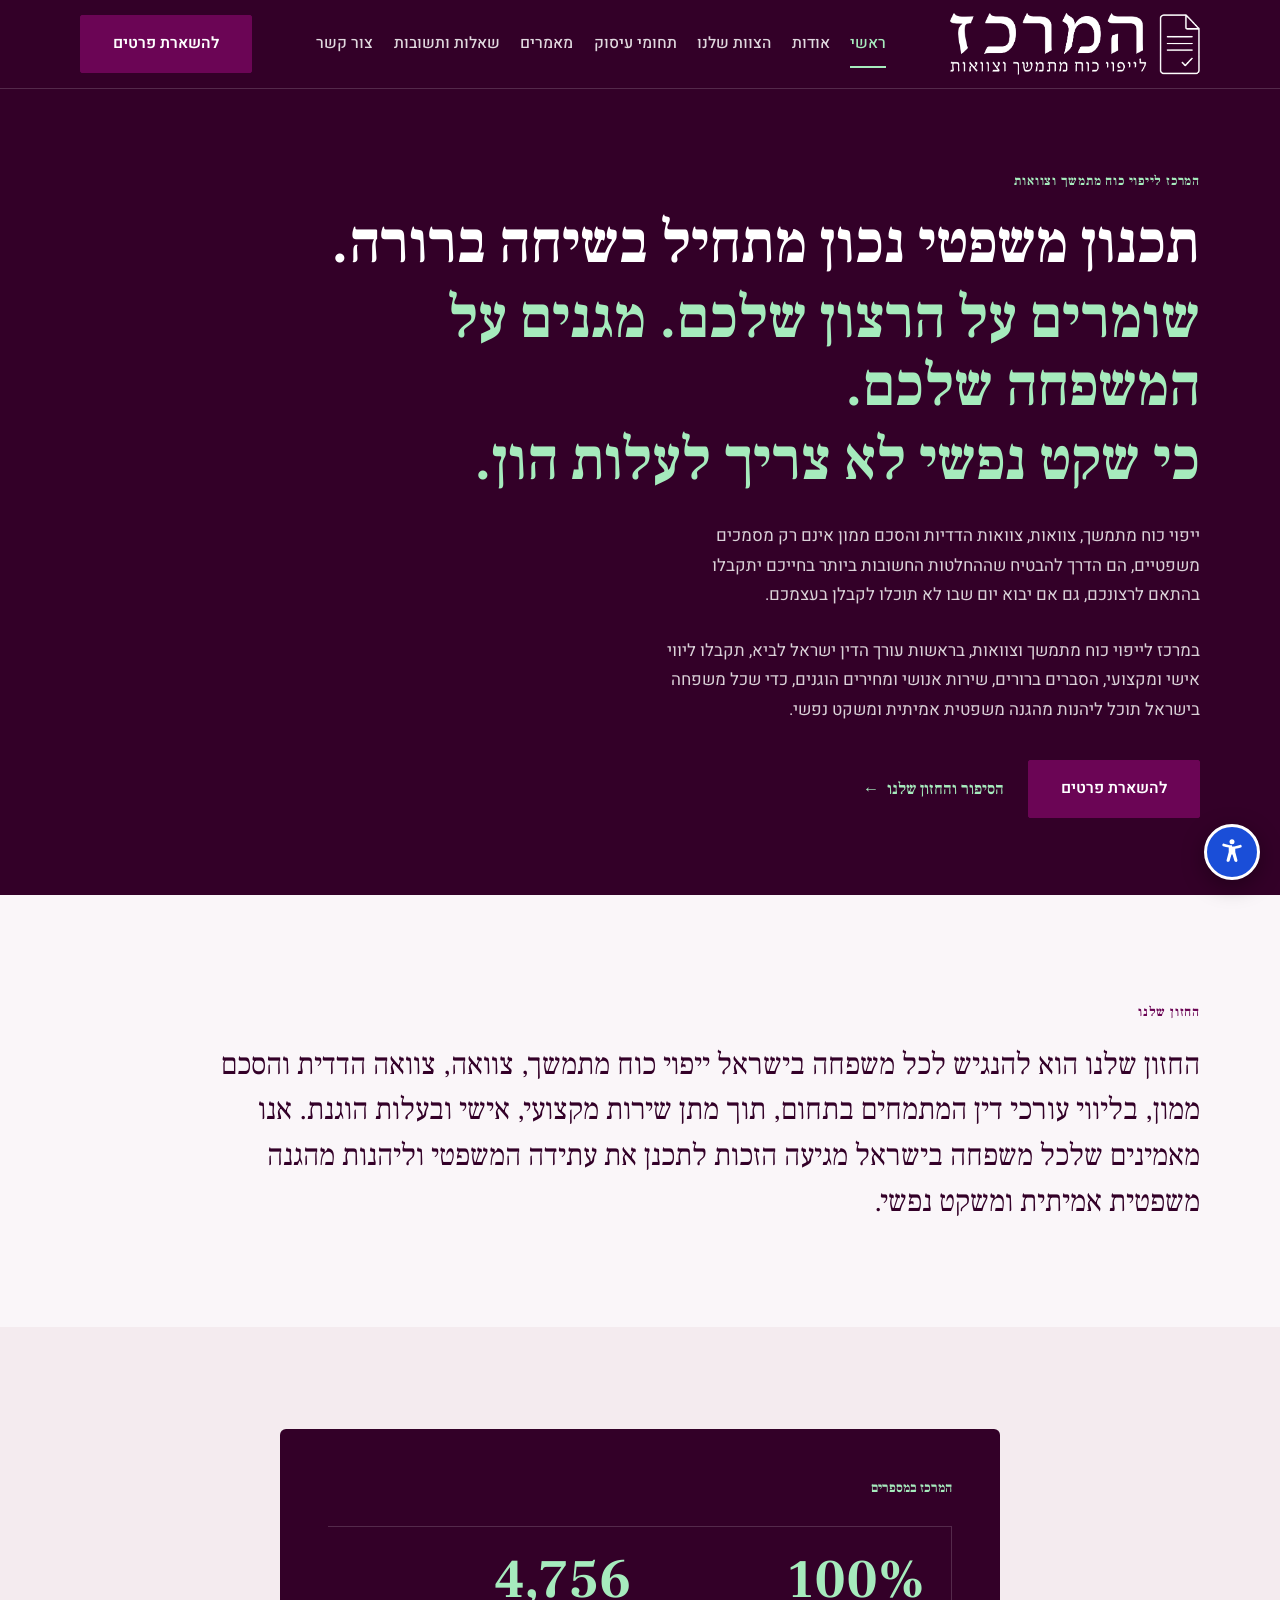
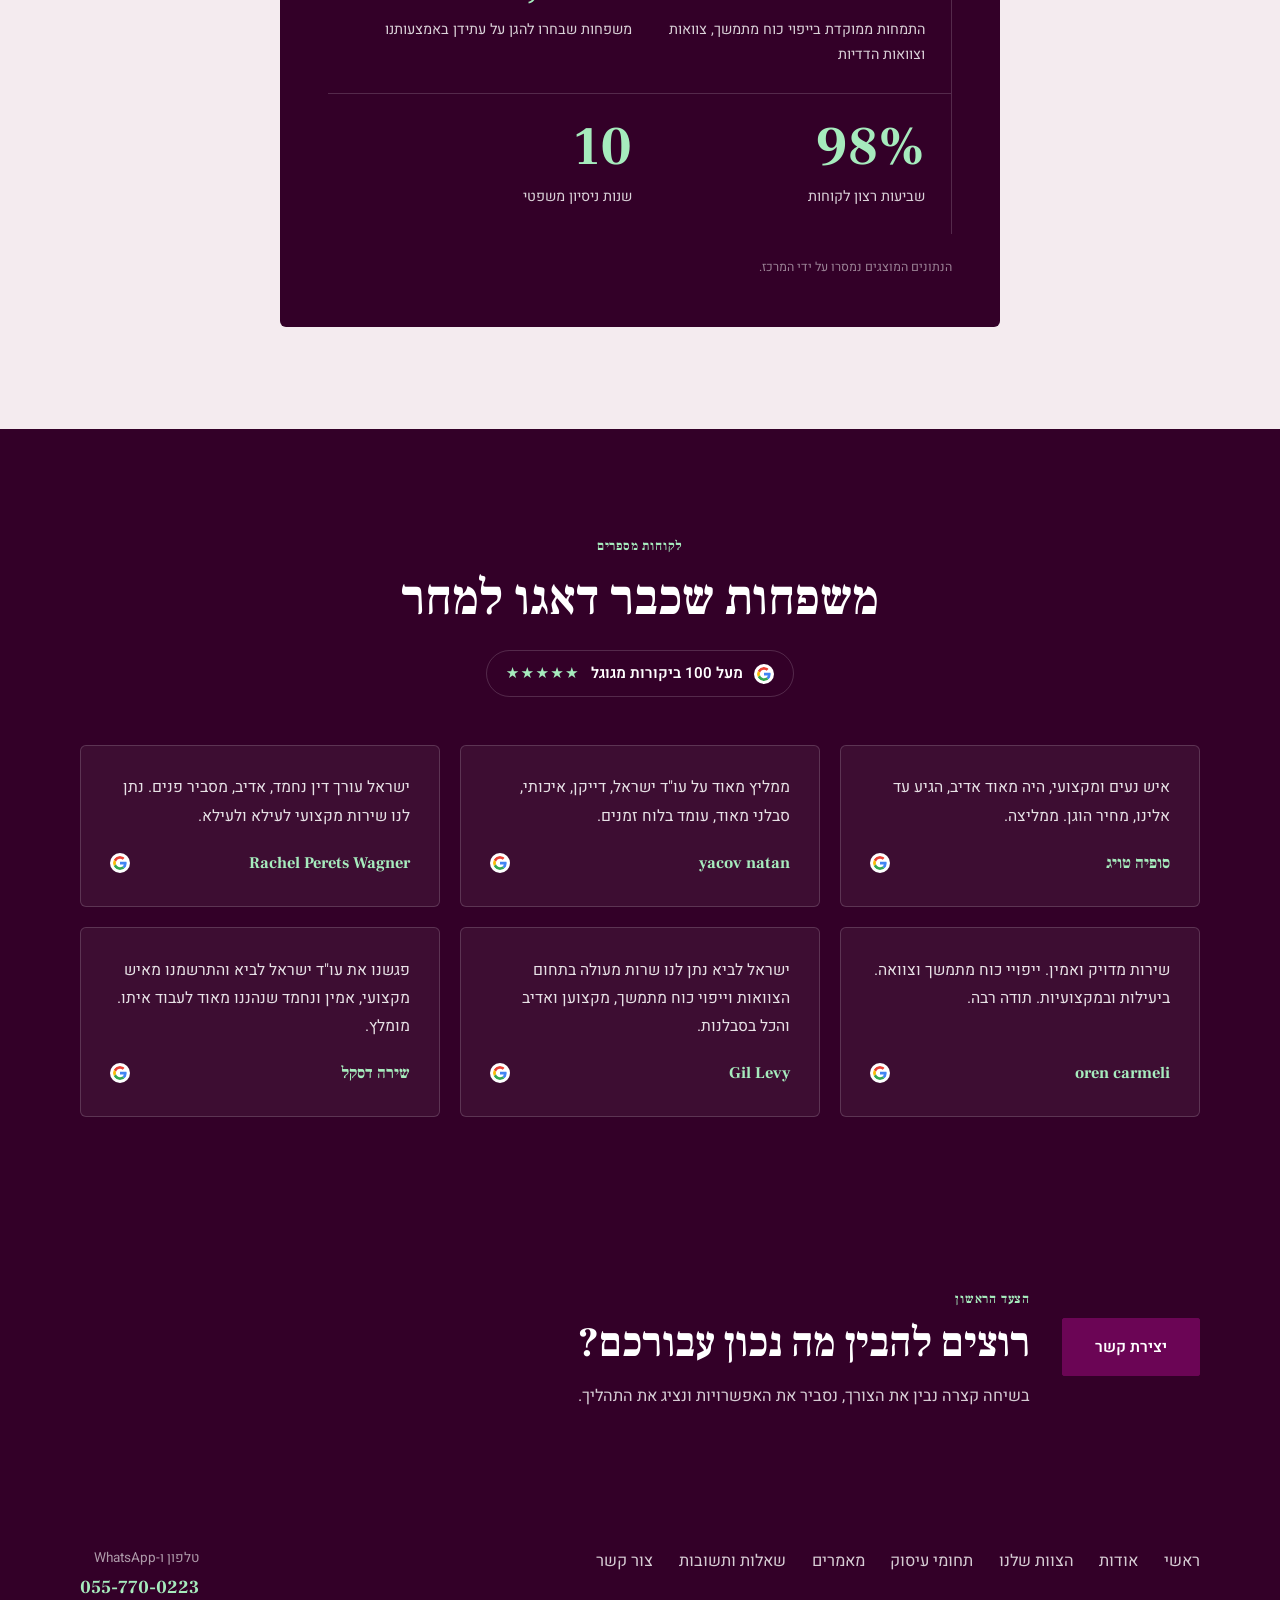
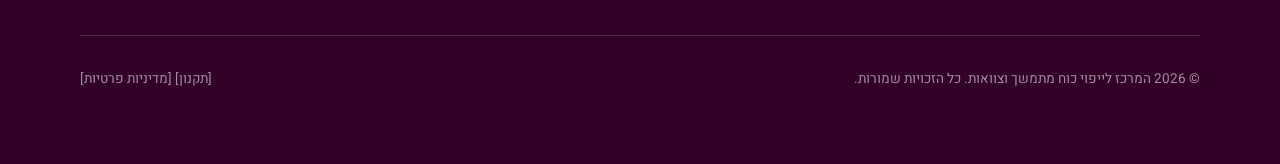
==== commit 42c377f0: "New logo, About photo, real FAQ and Google reviews - The client's new logo replaces the old mark. Th" ====
--- a/index.html
+++ b/index.html
@@ -4,16 +4,16 @@
   <meta charset="UTF-8" />
   <meta name="viewport" content="width=device-width, initial-scale=1.0" />
   <title>המרכז לייפוי כוח מתמשך וצוואות | עו״ד ישראל משה לביא</title>
-  <meta name="description" content="ליווי אישי ומקצועי בעריכת ייפוי כוח מתמשך, צוואות, צוואות הדדיות והסכמי ממון, בראשות עורך הדין ישראל משה לביא. שירות אנושי ומחירים הוגנים לכל משפחה בישראל." />
+  <meta name="description" content="ליווי אישי ומקצועי בעריכת ייפוי כוח מתמשך, צוואות, צוואות הדדיות והסכם ממון, בראשות עורך הדין ישראל משה לביא. שירות אנושי ומחירים הוגנים לכל משפחה בישראל." />
   <meta name="theme-color" content="#0A3132" />
   <!-- TODO: canonical/OG url — יעודכן עם הדומיין הסופי (טרם ידוע) -->
   <link rel="canonical" href="./" />
   <meta property="og:type" content="website" />
   <meta property="og:site_name" content="המרכז לייפוי כוח מתמשך וצוואות" />
   <meta property="og:title" content="המרכז לייפוי כוח מתמשך וצוואות | עו״ד ישראל משה לביא" />
-  <meta property="og:description" content="ליווי אישי ומקצועי בעריכת ייפוי כוח מתמשך, צוואות, צוואות הדדיות והסכמי ממון, בראשות עורך הדין ישראל משה לביא. שירות אנושי ומחירים הוגנים לכל משפחה בישראל." />
-  <meta property="og:image" content="images/logo.jpg" />
-  <link rel="icon" href="images/logo.jpg" />
+  <meta property="og:description" content="ליווי אישי ומקצועי בעריכת ייפוי כוח מתמשך, צוואות, צוואות הדדיות והסכם ממון, בראשות עורך הדין ישראל משה לביא. שירות אנושי ומחירים הוגנים לכל משפחה בישראל." />
+  <meta property="og:image" content="images/logo-card.jpg" />
+  <link rel="icon" href="images/logo-card.jpg" />
   <link rel="preconnect" href="https://fonts.googleapis.com" />
   <link rel="preconnect" href="https://fonts.gstatic.com" crossorigin />
   <link href="https://fonts.googleapis.com/css2?family=Frank+Ruhl+Libre:wght@500;700;900&family=Heebo:wght@300;400;500;600;700&display=swap" rel="stylesheet" />
@@ -23,9 +23,9 @@
     "@context": "https://schema.org",
     "@type": "LegalService",
     "name": "המרכז לייפוי כוח מתמשך וצוואות",
-    "description": "ליווי משפטי בעריכת ייפוי כוח מתמשך, צוואות, צוואות הדדיות והסכמי ממון.",
+    "description": "ליווי משפטי בעריכת ייפוי כוח מתמשך, צוואות, צוואות הדדיות והסכם ממון.",
     "telephone": "+972557700223",
-    "image": "images/logo.jpg",
+    "image": "images/logo-card.jpg",
     "areaServed": "IL",
     "address": { "@type": "PostalAddress", "addressCountry": "IL" },
     "founder": {
@@ -41,7 +41,7 @@
   <header class="site-header">
     <div class="wrap nav">
       <a class="nav__logo" href="index.html" aria-label="המרכז לייפוי כוח מתמשך וצוואות — לעמוד הבית">
-        <img src="images/logo.jpg" alt="לוגו המרכז לייפוי כוח מתמשך וצוואות" width="180" height="62" />
+        <img src="images/logo-mark.png" alt="לוגו המרכז לייפוי כוח מתמשך וצוואות" width="249" height="62" />
       </a>
       <nav class="nav__links" aria-label="ניווט ראשי">
         <a href="index.html" class="is-active" aria-current="page">ראשי</a>
@@ -65,7 +65,7 @@
             <span class="accent">שומרים על הרצון שלכם. מגנים על המשפחה שלכם.</span>
             <span class="accent">כי שקט נפשי לא צריך לעלות הון.</span>
           </h1>
-          <p class="hero__sub">ייפוי כוח מתמשך, צוואות, צוואות הדדיות והסכמי ממון אינם רק מסמכים משפטיים, הם הדרך להבטיח שההחלטות החשובות ביותר בחייכם יתקבלו בהתאם לרצונכם, גם אם יבוא יום שבו לא תוכלו לקבלן בעצמכם.</p>
+          <p class="hero__sub">ייפוי כוח מתמשך, צוואות, צוואות הדדיות והסכם ממון אינם רק מסמכים משפטיים, הם הדרך להבטיח שההחלטות החשובות ביותר בחייכם יתקבלו בהתאם לרצונכם, גם אם יבוא יום שבו לא תוכלו לקבלן בעצמכם.</p>
           <p class="hero__sub">במרכז לייפוי כוח מתמשך וצוואות, בראשות עורך הדין ישראל לביא, תקבלו ליווי אישי ומקצועי, הסברים ברורים, שירות אנושי ומחירים הוגנים, כדי שכל משפחה בישראל תוכל ליהנות מהגנה משפטית אמיתית ומשקט נפשי.</p>
           <div class="hero__actions">
             <a class="btn btn--gold" href="contact.html">להשארת פרטים</a>
@@ -93,6 +93,64 @@
             <div class="stat"><div class="stat__num">10</div><div class="stat__txt">שנות ניסיון משפטי</div></div>
           </div>
           <p class="stats__note">הנתונים המוצגים נמסרו על ידי המרכז.</p>
+        </div>
+      </div>
+    </section>
+
+    <section class="section testimonials">
+      <div class="wrap">
+        <div class="section-head testimonials__head">
+          <span class="eyebrow">לקוחות מספרים</span>
+          <h2 class="title">משפחות שכבר דאגו למחר</h2>
+          <div class="tst__badge">
+            <svg class="tst__g" viewBox="0 0 48 48" aria-hidden="true"><path fill="#EA4335" d="M24 9.5c3.54 0 6.71 1.22 9.21 3.6l6.85-6.85C35.9 2.38 30.47 0 24 0 14.62 0 6.51 5.38 2.56 13.22l7.98 6.19C12.43 13.72 17.74 9.5 24 9.5z"/><path fill="#4285F4" d="M46.98 24.55c0-1.57-.15-3.09-.38-4.55H24v9.02h12.94c-.58 2.96-2.26 5.48-4.78 7.18l7.73 6c4.51-4.18 7.09-10.36 7.09-17.65z"/><path fill="#FBBC05" d="M10.53 28.59c-.48-1.45-.76-2.99-.76-4.59s.27-3.14.76-4.59l-7.98-6.19C.92 16.46 0 20.12 0 24c0 3.88.92 7.54 2.56 10.78l7.97-6.19z"/><path fill="#34A853" d="M24 48c6.48 0 11.93-2.13 15.89-5.81l-7.73-6c-2.15 1.45-4.92 2.3-8.16 2.3-6.26 0-11.57-4.22-13.47-9.91l-7.98 6.19C6.51 42.62 14.62 48 24 48z"/></svg>
+            <span>מעל 100 ביקורות מגוגל</span>
+            <span class="tst__stars" aria-hidden="true">★★★★★</span>
+          </div>
+        </div>
+        <div class="testimonials__grid">
+          <figure class="tst">
+            <p class="tst__quote">איש נעים ומקצועי, היה מאוד אדיב, הגיע עד אלינו, מחיר הוגן. ממליצה.</p>
+            <figcaption class="tst__by">
+              <span class="tst__name">סופיה טויג</span>
+              <svg class="tst__g" viewBox="0 0 48 48" aria-hidden="true"><path fill="#EA4335" d="M24 9.5c3.54 0 6.71 1.22 9.21 3.6l6.85-6.85C35.9 2.38 30.47 0 24 0 14.62 0 6.51 5.38 2.56 13.22l7.98 6.19C12.43 13.72 17.74 9.5 24 9.5z"/><path fill="#4285F4" d="M46.98 24.55c0-1.57-.15-3.09-.38-4.55H24v9.02h12.94c-.58 2.96-2.26 5.48-4.78 7.18l7.73 6c4.51-4.18 7.09-10.36 7.09-17.65z"/><path fill="#FBBC05" d="M10.53 28.59c-.48-1.45-.76-2.99-.76-4.59s.27-3.14.76-4.59l-7.98-6.19C.92 16.46 0 20.12 0 24c0 3.88.92 7.54 2.56 10.78l7.97-6.19z"/><path fill="#34A853" d="M24 48c6.48 0 11.93-2.13 15.89-5.81l-7.73-6c-2.15 1.45-4.92 2.3-8.16 2.3-6.26 0-11.57-4.22-13.47-9.91l-7.98 6.19C6.51 42.62 14.62 48 24 48z"/></svg>
+            </figcaption>
+          </figure>
+          <figure class="tst">
+            <p class="tst__quote">ממליץ מאוד על עו&quot;ד ישראל, דייקן, איכותי, סבלני מאוד, עומד בלוח זמנים.</p>
+            <figcaption class="tst__by">
+              <span class="tst__name">yacov natan</span>
+              <svg class="tst__g" viewBox="0 0 48 48" aria-hidden="true"><path fill="#EA4335" d="M24 9.5c3.54 0 6.71 1.22 9.21 3.6l6.85-6.85C35.9 2.38 30.47 0 24 0 14.62 0 6.51 5.38 2.56 13.22l7.98 6.19C12.43 13.72 17.74 9.5 24 9.5z"/><path fill="#4285F4" d="M46.98 24.55c0-1.57-.15-3.09-.38-4.55H24v9.02h12.94c-.58 2.96-2.26 5.48-4.78 7.18l7.73 6c4.51-4.18 7.09-10.36 7.09-17.65z"/><path fill="#FBBC05" d="M10.53 28.59c-.48-1.45-.76-2.99-.76-4.59s.27-3.14.76-4.59l-7.98-6.19C.92 16.46 0 20.12 0 24c0 3.88.92 7.54 2.56 10.78l7.97-6.19z"/><path fill="#34A853" d="M24 48c6.48 0 11.93-2.13 15.89-5.81l-7.73-6c-2.15 1.45-4.92 2.3-8.16 2.3-6.26 0-11.57-4.22-13.47-9.91l-7.98 6.19C6.51 42.62 14.62 48 24 48z"/></svg>
+            </figcaption>
+          </figure>
+          <figure class="tst">
+            <p class="tst__quote">ישראל עורך דין נחמד, אדיב, מסביר פנים. נתן לנו שירות מקצועי לעילא ולעילא.</p>
+            <figcaption class="tst__by">
+              <span class="tst__name">Rachel Perets Wagner</span>
+              <svg class="tst__g" viewBox="0 0 48 48" aria-hidden="true"><path fill="#EA4335" d="M24 9.5c3.54 0 6.71 1.22 9.21 3.6l6.85-6.85C35.9 2.38 30.47 0 24 0 14.62 0 6.51 5.38 2.56 13.22l7.98 6.19C12.43 13.72 17.74 9.5 24 9.5z"/><path fill="#4285F4" d="M46.98 24.55c0-1.57-.15-3.09-.38-4.55H24v9.02h12.94c-.58 2.96-2.26 5.48-4.78 7.18l7.73 6c4.51-4.18 7.09-10.36 7.09-17.65z"/><path fill="#FBBC05" d="M10.53 28.59c-.48-1.45-.76-2.99-.76-4.59s.27-3.14.76-4.59l-7.98-6.19C.92 16.46 0 20.12 0 24c0 3.88.92 7.54 2.56 10.78l7.97-6.19z"/><path fill="#34A853" d="M24 48c6.48 0 11.93-2.13 15.89-5.81l-7.73-6c-2.15 1.45-4.92 2.3-8.16 2.3-6.26 0-11.57-4.22-13.47-9.91l-7.98 6.19C6.51 42.62 14.62 48 24 48z"/></svg>
+            </figcaption>
+          </figure>
+          <figure class="tst">
+            <p class="tst__quote">שירות מדויק ואמין. ייפויי כוח מתמשך וצוואה. ביעילות ובמקצועיות. תודה רבה.</p>
+            <figcaption class="tst__by">
+              <span class="tst__name">oren carmeli</span>
+              <svg class="tst__g" viewBox="0 0 48 48" aria-hidden="true"><path fill="#EA4335" d="M24 9.5c3.54 0 6.71 1.22 9.21 3.6l6.85-6.85C35.9 2.38 30.47 0 24 0 14.62 0 6.51 5.38 2.56 13.22l7.98 6.19C12.43 13.72 17.74 9.5 24 9.5z"/><path fill="#4285F4" d="M46.98 24.55c0-1.57-.15-3.09-.38-4.55H24v9.02h12.94c-.58 2.96-2.26 5.48-4.78 7.18l7.73 6c4.51-4.18 7.09-10.36 7.09-17.65z"/><path fill="#FBBC05" d="M10.53 28.59c-.48-1.45-.76-2.99-.76-4.59s.27-3.14.76-4.59l-7.98-6.19C.92 16.46 0 20.12 0 24c0 3.88.92 7.54 2.56 10.78l7.97-6.19z"/><path fill="#34A853" d="M24 48c6.48 0 11.93-2.13 15.89-5.81l-7.73-6c-2.15 1.45-4.92 2.3-8.16 2.3-6.26 0-11.57-4.22-13.47-9.91l-7.98 6.19C6.51 42.62 14.62 48 24 48z"/></svg>
+            </figcaption>
+          </figure>
+          <figure class="tst">
+            <p class="tst__quote">ישראל לביא נתן לנו שרות מעולה בתחום הצוואות וייפוי כוח מתמשך, מקצוען ואדיב והכל בסבלנות.</p>
+            <figcaption class="tst__by">
+              <span class="tst__name">Gil Levy</span>
+              <svg class="tst__g" viewBox="0 0 48 48" aria-hidden="true"><path fill="#EA4335" d="M24 9.5c3.54 0 6.71 1.22 9.21 3.6l6.85-6.85C35.9 2.38 30.47 0 24 0 14.62 0 6.51 5.38 2.56 13.22l7.98 6.19C12.43 13.72 17.74 9.5 24 9.5z"/><path fill="#4285F4" d="M46.98 24.55c0-1.57-.15-3.09-.38-4.55H24v9.02h12.94c-.58 2.96-2.26 5.48-4.78 7.18l7.73 6c4.51-4.18 7.09-10.36 7.09-17.65z"/><path fill="#FBBC05" d="M10.53 28.59c-.48-1.45-.76-2.99-.76-4.59s.27-3.14.76-4.59l-7.98-6.19C.92 16.46 0 20.12 0 24c0 3.88.92 7.54 2.56 10.78l7.97-6.19z"/><path fill="#34A853" d="M24 48c6.48 0 11.93-2.13 15.89-5.81l-7.73-6c-2.15 1.45-4.92 2.3-8.16 2.3-6.26 0-11.57-4.22-13.47-9.91l-7.98 6.19C6.51 42.62 14.62 48 24 48z"/></svg>
+            </figcaption>
+          </figure>
+          <figure class="tst">
+            <p class="tst__quote">פגשנו את עו&quot;ד ישראל לביא והתרשמנו מאיש מקצועי, אמין ונחמד שנהננו מאוד לעבוד איתו. מומלץ.</p>
+            <figcaption class="tst__by">
+              <span class="tst__name">שירה דסקל</span>
+              <svg class="tst__g" viewBox="0 0 48 48" aria-hidden="true"><path fill="#EA4335" d="M24 9.5c3.54 0 6.71 1.22 9.21 3.6l6.85-6.85C35.9 2.38 30.47 0 24 0 14.62 0 6.51 5.38 2.56 13.22l7.98 6.19C12.43 13.72 17.74 9.5 24 9.5z"/><path fill="#4285F4" d="M46.98 24.55c0-1.57-.15-3.09-.38-4.55H24v9.02h12.94c-.58 2.96-2.26 5.48-4.78 7.18l7.73 6c4.51-4.18 7.09-10.36 7.09-17.65z"/><path fill="#FBBC05" d="M10.53 28.59c-.48-1.45-.76-2.99-.76-4.59s.27-3.14.76-4.59l-7.98-6.19C.92 16.46 0 20.12 0 24c0 3.88.92 7.54 2.56 10.78l7.97-6.19z"/><path fill="#34A853" d="M24 48c6.48 0 11.93-2.13 15.89-5.81l-7.73-6c-2.15 1.45-4.92 2.3-8.16 2.3-6.26 0-11.57-4.22-13.47-9.91l-7.98 6.19C6.51 42.62 14.62 48 24 48z"/></svg>
+            </figcaption>
+          </figure>
         </div>
       </div>
     </section>
--- a/css/style.css
+++ b/css/style.css
@@ -186,7 +186,9 @@
    PRACTICE (services)
    ============================================================ */
 .practice-item { padding-block: clamp(2.5rem, 5vw, 3.5rem); border-top: 1px solid var(--line); }
-.practice-item__grid { display: grid; grid-template-columns: 1fr 0.55fr; gap: clamp(1.5rem, 4vw, 3.5rem); align-items: start; }
+/* Title column leads on the right, where a Hebrew reader starts. */
+.practice-item__grid { display: grid; grid-template-columns: 0.55fr 1fr; gap: clamp(1.5rem, 4vw, 3.5rem); align-items: start; }
+.practice-item__side { order: -1; }
 .practice-item__side { text-align: start; }
 .practice-item__num { font-family: var(--serif); color: var(--gold); font-size: 1.05rem; }
 .practice-item__title { font-size: clamp(1.8rem, 3.5vw, 2.6rem); margin-top: 0.6rem; }
@@ -326,7 +328,6 @@
      if it belongs to the block below it and the last one ("הסכמי ממון") looks
      like an empty section. */
   .practice-item__grid { grid-template-columns: 1fr; }
-  .practice-item__side { order: -1; }
   .practice-item__title { margin-bottom: 1.4rem; }
   .principles { grid-template-columns: 1fr 1fr; gap: 2rem 0; }
   .article-cards { grid-template-columns: 1fr 1fr; }
@@ -364,25 +365,58 @@
 .footer__nav a:hover,
 .footer__legal a:hover { color: var(--mint); }
 
-/* The supplied article/about graphics carry the old green/gold colours baked in
-   (they only repeat text shown elsewhere). Replace them with a consistent plum
-   panel + mint document mark so nothing clashes with the palette. Colours only. */
+/* The supplied ARTICLE graphics still carry the old green/gold colours baked in
+   (they only repeat text shown elsewhere), so they stay masked behind a plum
+   panel + mint document mark until real article images arrive.
+   about__media is excluded — it now holds a real photograph. */
 .article-card__img,
-.article-figure,
-.about__media {
+.article-figure {
   position: relative;
   background: linear-gradient(150deg, var(--green), var(--green-800) 135%);
   overflow: hidden;
 }
 .article-card__img img,
-.article-figure img,
-.about__media img { opacity: 0; }
+.article-figure img { opacity: 0; }
 .article-card__img::after,
-.article-figure::after,
-.about__media::after {
+.article-figure::after {
   content: ''; position: absolute; inset: 0; pointer-events: none;
   background-repeat: no-repeat; background-position: center; background-size: 60px;
   background-image: url("data:image/svg+xml,%3Csvg xmlns='http://www.w3.org/2000/svg' viewBox='0 0 24 24' fill='none' stroke='%23a6ebbd' stroke-width='1.3' stroke-linecap='round' stroke-linejoin='round'%3E%3Cpath d='M6 2.5h7l5 5v14H6z'/%3E%3Cpath d='M13 2.5V8h5'/%3E%3Cpath d='M9 13h6M9 16.5h6'/%3E%3C/svg%3E");
 }
-.about__media::after { background-size: 84px; }
 .article-figure::after { background-size: 96px; }
+
+/* ============================================================
+   TESTIMONIALS (home) — real Google reviews
+   ============================================================ */
+.testimonials { background: var(--green); color: #fff; }
+.testimonials__head { max-width: 760px; margin-inline: auto; text-align: center; }
+.testimonials__head .title { color: #fff; }
+/* --gold is plum and disappears on this dark surface; mint is the dark-surface accent. */
+.testimonials__head .eyebrow { color: var(--mint); }
+.tst__badge {
+  display: inline-flex; align-items: center; gap: 0.7rem; margin-top: 1.4rem;
+  border: 1px solid var(--line-dark); border-radius: 999px; padding: 0.55rem 1.2rem;
+  font-size: 0.95rem; font-weight: 600;
+}
+.tst__stars { color: var(--mint); letter-spacing: 0.08em; }
+.testimonials__grid {
+  display: grid; grid-template-columns: repeat(3, 1fr);
+  gap: 1.25rem; margin-top: 3rem;
+}
+.tst {
+  display: flex; flex-direction: column; gap: 1.1rem; height: 100%;
+  background: rgba(255, 255, 255, 0.05); border: 1px solid var(--line-dark);
+  border-radius: 6px; padding: clamp(1.3rem, 2.5vw, 1.8rem);
+}
+.tst__quote { color: rgba(255, 255, 255, 0.88); font-size: 0.98rem; line-height: 1.8; margin: 0; }
+.tst__by { display: flex; align-items: center; gap: 0.7rem; margin-top: auto; }
+.tst__name { font-family: var(--serif); font-weight: 700; color: var(--mint); }
+.tst__g { width: 20px; height: 20px; margin-inline-start: auto; background: #fff; border-radius: 50%; padding: 3px; }
+.tst__badge .tst__g { margin-inline-start: 0; }
+
+@media (max-width: 900px) {
+  .testimonials__grid { grid-template-columns: 1fr 1fr; }
+}
+@media (max-width: 640px) {
+  .testimonials__grid { grid-template-columns: 1fr; }
+}
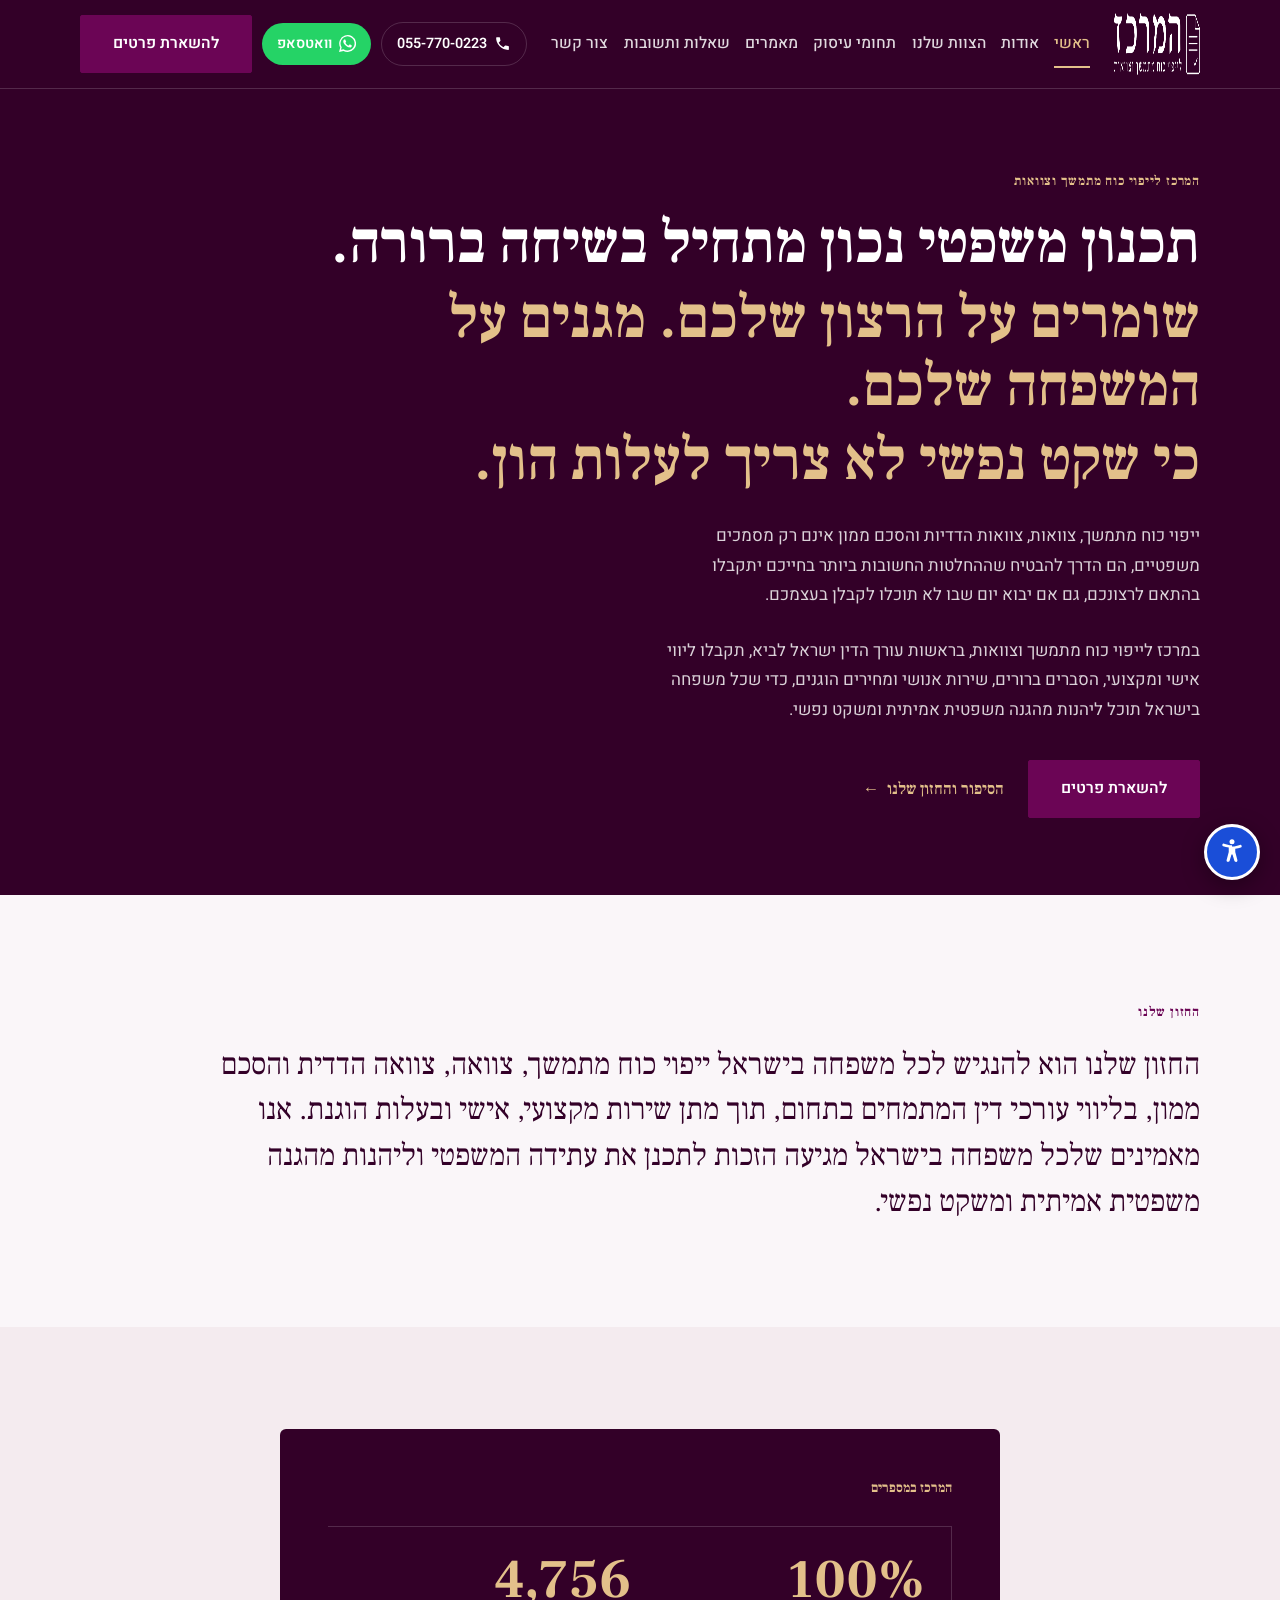
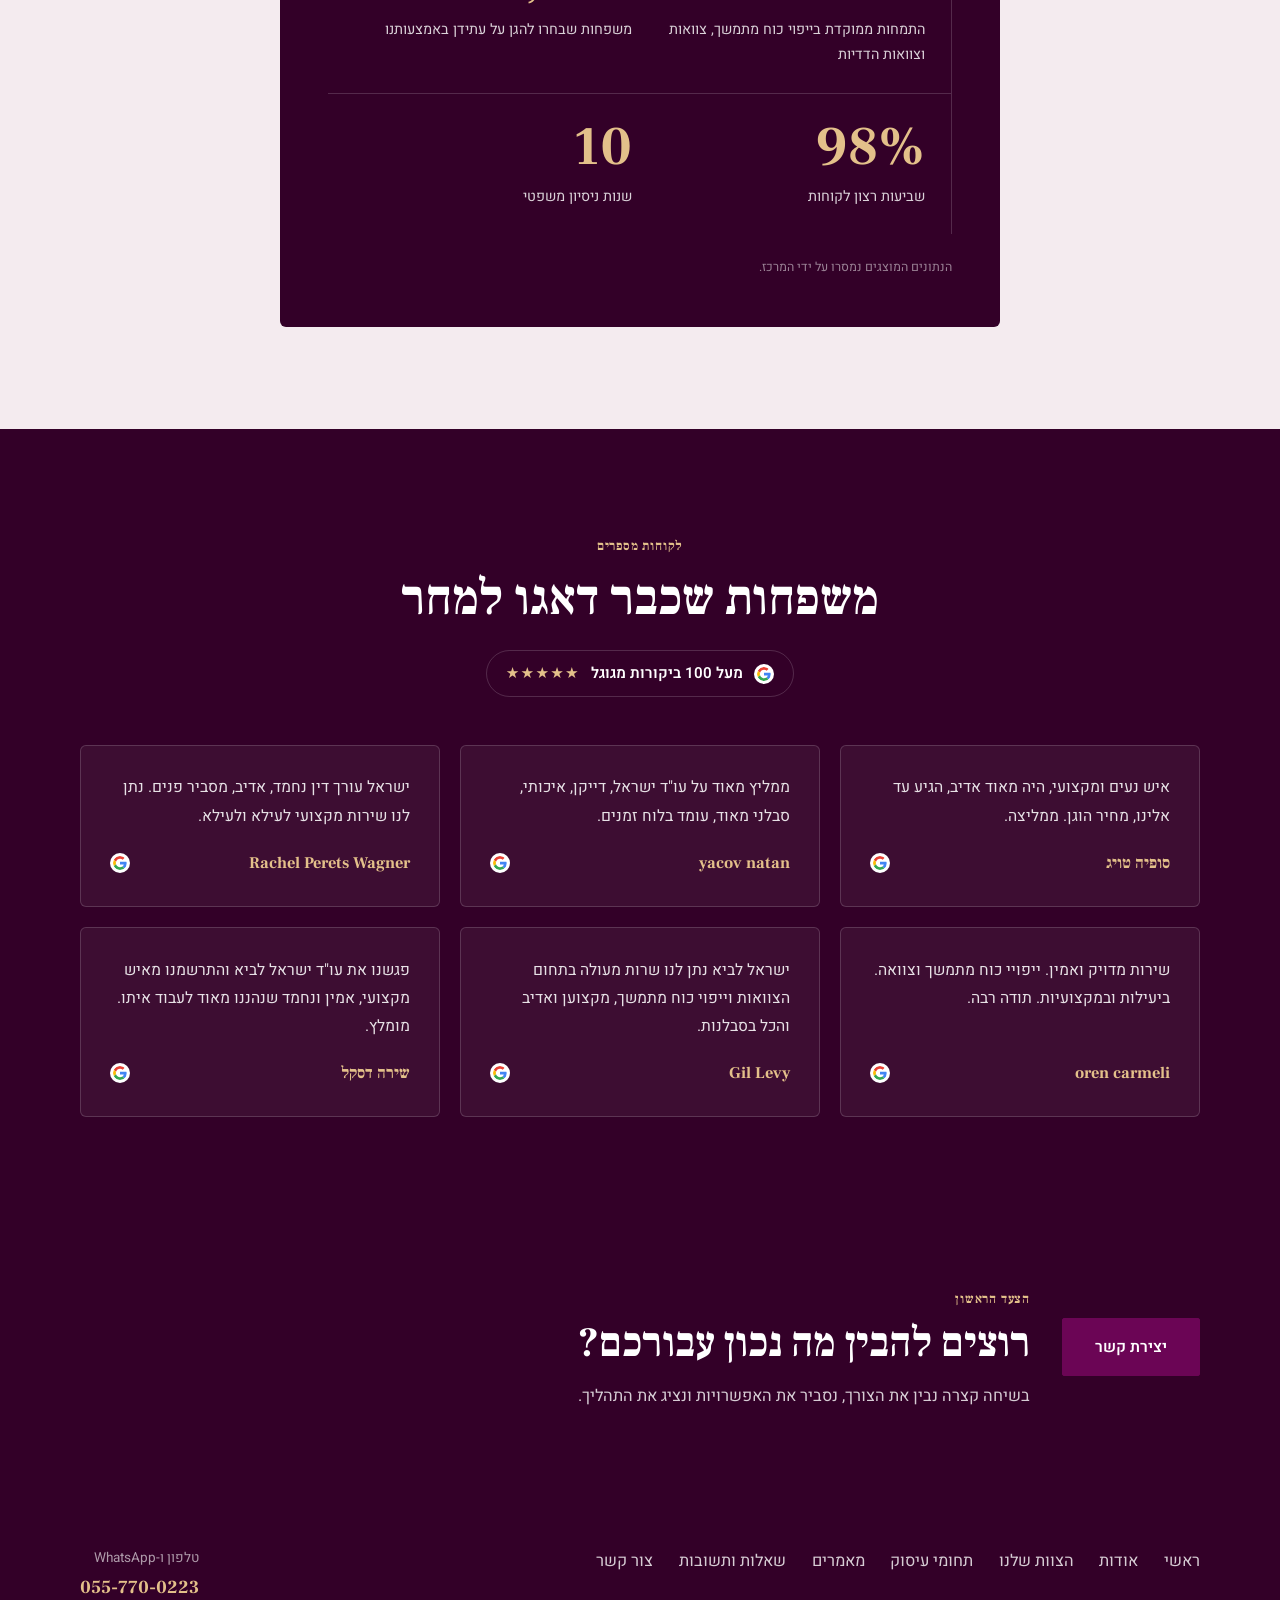
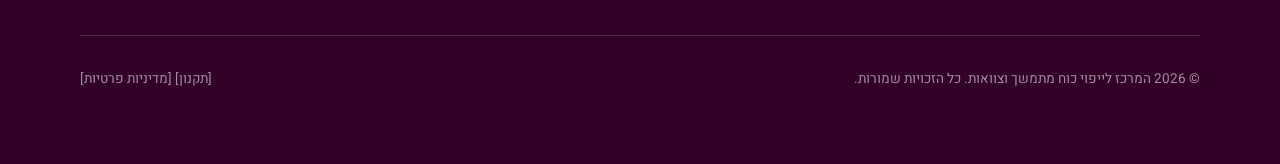
==== commit cbd9e12d: "Header phone + WhatsApp, rolling stat numbers, RTL practice lists - Phone and a green WhatsApp butto" ====
--- a/index.html
+++ b/index.html
@@ -52,7 +52,17 @@
         <a href="faq.html">שאלות ותשובות</a>
         <a href="contact.html">צור קשר</a>
       </nav>
-      <a class="nav__cta btn btn--gold" href="contact.html">להשארת פרטים</a>
+      <div class="nav__actions">
+        <a class="nav__phone" href="tel:055-770-0223" aria-label="חייגו 055-770-0223">
+          <svg viewBox="0 0 24 24" aria-hidden="true"><path d="M6.6 10.8a15.5 15.5 0 0 0 6.6 6.6l2.2-2.2a1 1 0 0 1 1-.24 11.4 11.4 0 0 0 3.6.58 1 1 0 0 1 1 1V20a1 1 0 0 1-1 1A17 17 0 0 1 3 4a1 1 0 0 1 1-1h3.5a1 1 0 0 1 1 1 11.4 11.4 0 0 0 .58 3.6 1 1 0 0 1-.24 1z"/></svg>
+          <span>055-770-0223</span>
+        </a>
+        <a class="nav__wa" href="https://wa.me/972557700223" target="_blank" rel="noopener noreferrer" aria-label="שליחת הודעה בוואטסאפ">
+          <svg viewBox="0 0 24 24" aria-hidden="true"><path d="M.06 24l1.7-6.2A11.9 11.9 0 1 1 12 24a11.9 11.9 0 0 1-5.7-1.45L.06 24zM6.6 20.1l.37.22a9.9 9.9 0 1 0-3.4-3.4l.24.38-1 3.66 3.79-.86z"/><path d="M17.5 14.4c-.3-.15-1.76-.87-2.03-.97-.28-.1-.48-.15-.68.15-.2.3-.77.96-.94 1.16-.17.2-.35.22-.65.07-.3-.15-1.25-.46-2.38-1.47-.88-.79-1.48-1.76-1.66-2.06-.17-.3-.02-.46.13-.6.13-.14.3-.35.45-.53.15-.17.2-.3.3-.5.1-.2.05-.37-.03-.52-.07-.15-.67-1.61-.91-2.2-.24-.58-.49-.5-.67-.51h-.57c-.2 0-.52.07-.8.37-.27.3-1.03 1.02-1.03 2.48s1.06 2.87 1.21 3.07c.15.2 2.1 3.2 5.08 4.49.71.3 1.26.49 1.69.62.71.23 1.36.2 1.87.12.57-.09 1.76-.72 2-1.42.25-.69.25-1.28.18-1.41-.08-.13-.28-.2-.58-.35z"/></svg>
+          <span>וואטסאפ</span>
+        </a>
+        <a class="nav__cta btn btn--gold" href="contact.html">להשארת פרטים</a>
+      </div>
       <button class="nav__toggle" aria-label="פתיחת תפריט" aria-expanded="false"><span></span><span></span><span></span></button>
     </div>
   </header>
--- a/css/style.css
+++ b/css/style.css
@@ -3,12 +3,12 @@
    Palette sampled from approved design references.
    ============================================================ */
 :root {
-  /* Palette adopted from goldfarb.com — deep plum + magenta accent + mint pop + light lavender. */
+  /* Palette adopted from goldfarb.com — deep plum + magenta accent + champagne accent + light lavender. */
   --green: #330028;            /* dark surface (header/footer/hero/stats/cta) + headings */
   --green-800: #6b0555;        /* magenta — dark-surface hover / gradient partner */
   --gold: #6b0555;             /* brand accent (readable on light surfaces) */
   --gold-soft: #7d1466;        /* accent hover */
-  --mint: #a6ebbd;             /* bright accent — used on dark surfaces */
+  --champagne: #e3c08a;        /* warm accent for text on the dark plum surfaces */
   --cream: #f4ebef;            /* light lavender section background */
   --cream-2: #faf6f9;          /* lightest background */
   --card: #fffdfe;             /* card background */
@@ -89,7 +89,8 @@
 }
 .nav { display: flex; align-items: center; justify-content: space-between; gap: 1.5rem; min-height: 88px; }
 .nav__logo img { height: 62px; width: auto; border-radius: 3px; }
-.nav__links { display: flex; align-items: center; gap: clamp(0.6rem, 1.6vw, 1.7rem); }
+.nav__links { display: flex; align-items: center; gap: clamp(0.5rem, 1.2vw, 1.25rem); }
+.nav__links a { white-space: nowrap; }
 .nav__links a {
   color: rgba(255, 255, 255, 0.85); font-size: 0.98rem; font-weight: 500;
   padding: 0.4rem 0; position: relative; transition: color 0.2s;
@@ -98,7 +99,19 @@
 .nav__links a.is-active::after {
   content: ''; position: absolute; inset-inline: 0; bottom: -4px; height: 2px; background: var(--gold);
 }
-.nav__cta { display: inline-flex; }
+.nav__actions { display: flex; align-items: center; gap: 0.6rem; }
+.nav__cta { display: inline-flex; white-space: nowrap; }
+.nav__phone, .nav__wa {
+  display: inline-flex; align-items: center; gap: 0.45rem;
+  border-radius: 999px; padding: 0.5rem 0.95rem;
+  font-size: 0.9rem; font-weight: 600; white-space: nowrap;
+  transition: background 0.2s, color 0.2s, opacity 0.2s;
+}
+.nav__phone svg, .nav__wa svg { width: 17px; height: 17px; fill: currentColor; flex: 0 0 auto; }
+.nav__phone { color: #fff; border: 1px solid var(--line-dark); }
+.nav__phone:hover { background: rgba(255,255,255,0.1); }
+.nav__wa { background: #25D366; color: #fff; }
+.nav__wa:hover { opacity: 0.88; }
 .nav__toggle {
   display: none; flex-direction: column; gap: 5px; background: none; border: 0; cursor: pointer; padding: 8px;
 }
@@ -107,11 +120,15 @@
 /* Mobile: the whole menu stays on screen as a second, wrapping row — the
    client asked that visitors see the sections instead of hunting for them
    behind a hamburger, so the toggle is dropped entirely below this width. */
-@media (max-width: 980px) {
+@media (max-width: 1180px) {
   .nav { flex-wrap: wrap; gap: 0.75rem 1rem; min-height: 0; padding-block: 0.85rem; }
   .nav__toggle { display: none; }
   .nav__logo img { height: 48px; }
   .nav__cta { display: inline-flex; padding: 0.55rem 1.1rem; font-size: 0.9rem; }
+  .nav__actions { gap: 0.45rem; }
+  .nav__phone span, .nav__wa span { display: none; }
+  .nav__phone, .nav__wa { padding: 0.5rem; }
+  .nav__phone svg, .nav__wa svg { width: 19px; height: 19px; }
   .nav__links {
     order: 3; width: 100%;
     flex-wrap: wrap; justify-content: center;
@@ -196,10 +213,10 @@
 .practice-item__body p + p { color: var(--muted); margin-top: 0.9rem; font-size: 0.97rem; }
 .practice-item__list { margin-top: 1.8rem; }
 .practice-item__list li {
-  display: flex; align-items: center; gap: 0.8rem; justify-content: flex-end;
+  display: flex; align-items: center; gap: 0.8rem; justify-content: flex-start;
   padding: 0.9rem 0; border-top: 1px solid var(--line); color: var(--green); font-weight: 500;
 }
-.practice-item__list li::after { content: '◆'; color: var(--gold); font-size: 0.6rem; }
+.practice-item__list li::before { content: '◆'; color: var(--gold); font-size: 0.6rem; }
 
 /* ============================================================
    TEAM
@@ -346,7 +363,7 @@
 /* ============================================================
    Goldfarb palette — accent by context (colours only, no layout).
    The magenta brand accent reads on the light content sections;
-   the bright mint accent is used where accents sit on the dark
+   the champagne accent is used where accents sit on the dark
    plum surfaces (hero / stats / CTA / footer / nav).
    ============================================================ */
 .btn--gold { color: var(--white); }
@@ -356,34 +373,33 @@
 .stat__num,
 .cta-band__eyebrow,
 .article-hero .eyebrow,
-.footer__phone { color: var(--mint); }
-.hero .link-gold { color: var(--mint); }
+.footer__phone { color: var(--champagne); }
+.hero .link-gold { color: var(--champagne); }
 .hero .link-gold:hover { color: var(--white); }
 .nav__links a:hover,
-.nav__links a.is-active { color: var(--mint); }
-.nav__links a.is-active::after { background: var(--mint); }
+.nav__links a.is-active { color: var(--champagne); }
+.nav__links a.is-active::after { background: var(--champagne); }
 .footer__nav a:hover,
-.footer__legal a:hover { color: var(--mint); }
-
-/* The supplied ARTICLE graphics still carry the old green/gold colours baked in
-   (they only repeat text shown elsewhere), so they stay masked behind a plum
-   panel + mint document mark until real article images arrive.
-   about__media is excluded — it now holds a real photograph. */
-.article-card__img,
-.article-figure {
+.footer__legal a:hover { color: var(--champagne); }
+
+/* Real branded graphics are in place for every article except הסכם ממון, whose
+   old off-palette placeholder stays masked behind a plum panel + champagne
+   document mark until its graphic arrives. Scoped with .is-placeholder. */
+.article-card__img.is-placeholder,
+.article-figure.is-placeholder {
   position: relative;
   background: linear-gradient(150deg, var(--green), var(--green-800) 135%);
   overflow: hidden;
 }
-.article-card__img img,
-.article-figure img { opacity: 0; }
-.article-card__img::after,
-.article-figure::after {
+.article-card__img.is-placeholder img,
+.article-figure.is-placeholder img { opacity: 0; }
+.article-card__img.is-placeholder::after,
+.article-figure.is-placeholder::after {
   content: ''; position: absolute; inset: 0; pointer-events: none;
   background-repeat: no-repeat; background-position: center; background-size: 60px;
-  background-image: url("data:image/svg+xml,%3Csvg xmlns='http://www.w3.org/2000/svg' viewBox='0 0 24 24' fill='none' stroke='%23a6ebbd' stroke-width='1.3' stroke-linecap='round' stroke-linejoin='round'%3E%3Cpath d='M6 2.5h7l5 5v14H6z'/%3E%3Cpath d='M13 2.5V8h5'/%3E%3Cpath d='M9 13h6M9 16.5h6'/%3E%3C/svg%3E");
-}
-.article-figure::after { background-size: 96px; }
+  background-image: url("data:image/svg+xml,%3Csvg xmlns='http://www.w3.org/2000/svg' viewBox='0 0 24 24' fill='none' stroke='%23e3c08a' stroke-width='1.3' stroke-linecap='round' stroke-linejoin='round'%3E%3Cpath d='M6 2.5h7l5 5v14H6z'/%3E%3Cpath d='M13 2.5V8h5'/%3E%3Cpath d='M9 13h6M9 16.5h6'/%3E%3C/svg%3E");
+}
+.article-figure.is-placeholder::after { background-size: 96px; }
 
 /* ============================================================
    TESTIMONIALS (home) — real Google reviews
@@ -391,14 +407,14 @@
 .testimonials { background: var(--green); color: #fff; }
 .testimonials__head { max-width: 760px; margin-inline: auto; text-align: center; }
 .testimonials__head .title { color: #fff; }
-/* --gold is plum and disappears on this dark surface; mint is the dark-surface accent. */
-.testimonials__head .eyebrow { color: var(--mint); }
+/* --gold is plum and disappears on this dark surface; champagne is the dark-surface accent. */
+.testimonials__head .eyebrow { color: var(--champagne); }
 .tst__badge {
   display: inline-flex; align-items: center; gap: 0.7rem; margin-top: 1.4rem;
   border: 1px solid var(--line-dark); border-radius: 999px; padding: 0.55rem 1.2rem;
   font-size: 0.95rem; font-weight: 600;
 }
-.tst__stars { color: var(--mint); letter-spacing: 0.08em; }
+.tst__stars { color: var(--champagne); letter-spacing: 0.08em; }
 .testimonials__grid {
   display: grid; grid-template-columns: repeat(3, 1fr);
   gap: 1.25rem; margin-top: 3rem;
@@ -410,7 +426,7 @@
 }
 .tst__quote { color: rgba(255, 255, 255, 0.88); font-size: 0.98rem; line-height: 1.8; margin: 0; }
 .tst__by { display: flex; align-items: center; gap: 0.7rem; margin-top: auto; }
-.tst__name { font-family: var(--serif); font-weight: 700; color: var(--mint); }
+.tst__name { font-family: var(--serif); font-weight: 700; color: var(--champagne); }
 .tst__g { width: 20px; height: 20px; margin-inline-start: auto; background: #fff; border-radius: 50%; padding: 3px; }
 .tst__badge .tst__g { margin-inline-start: 0; }
 
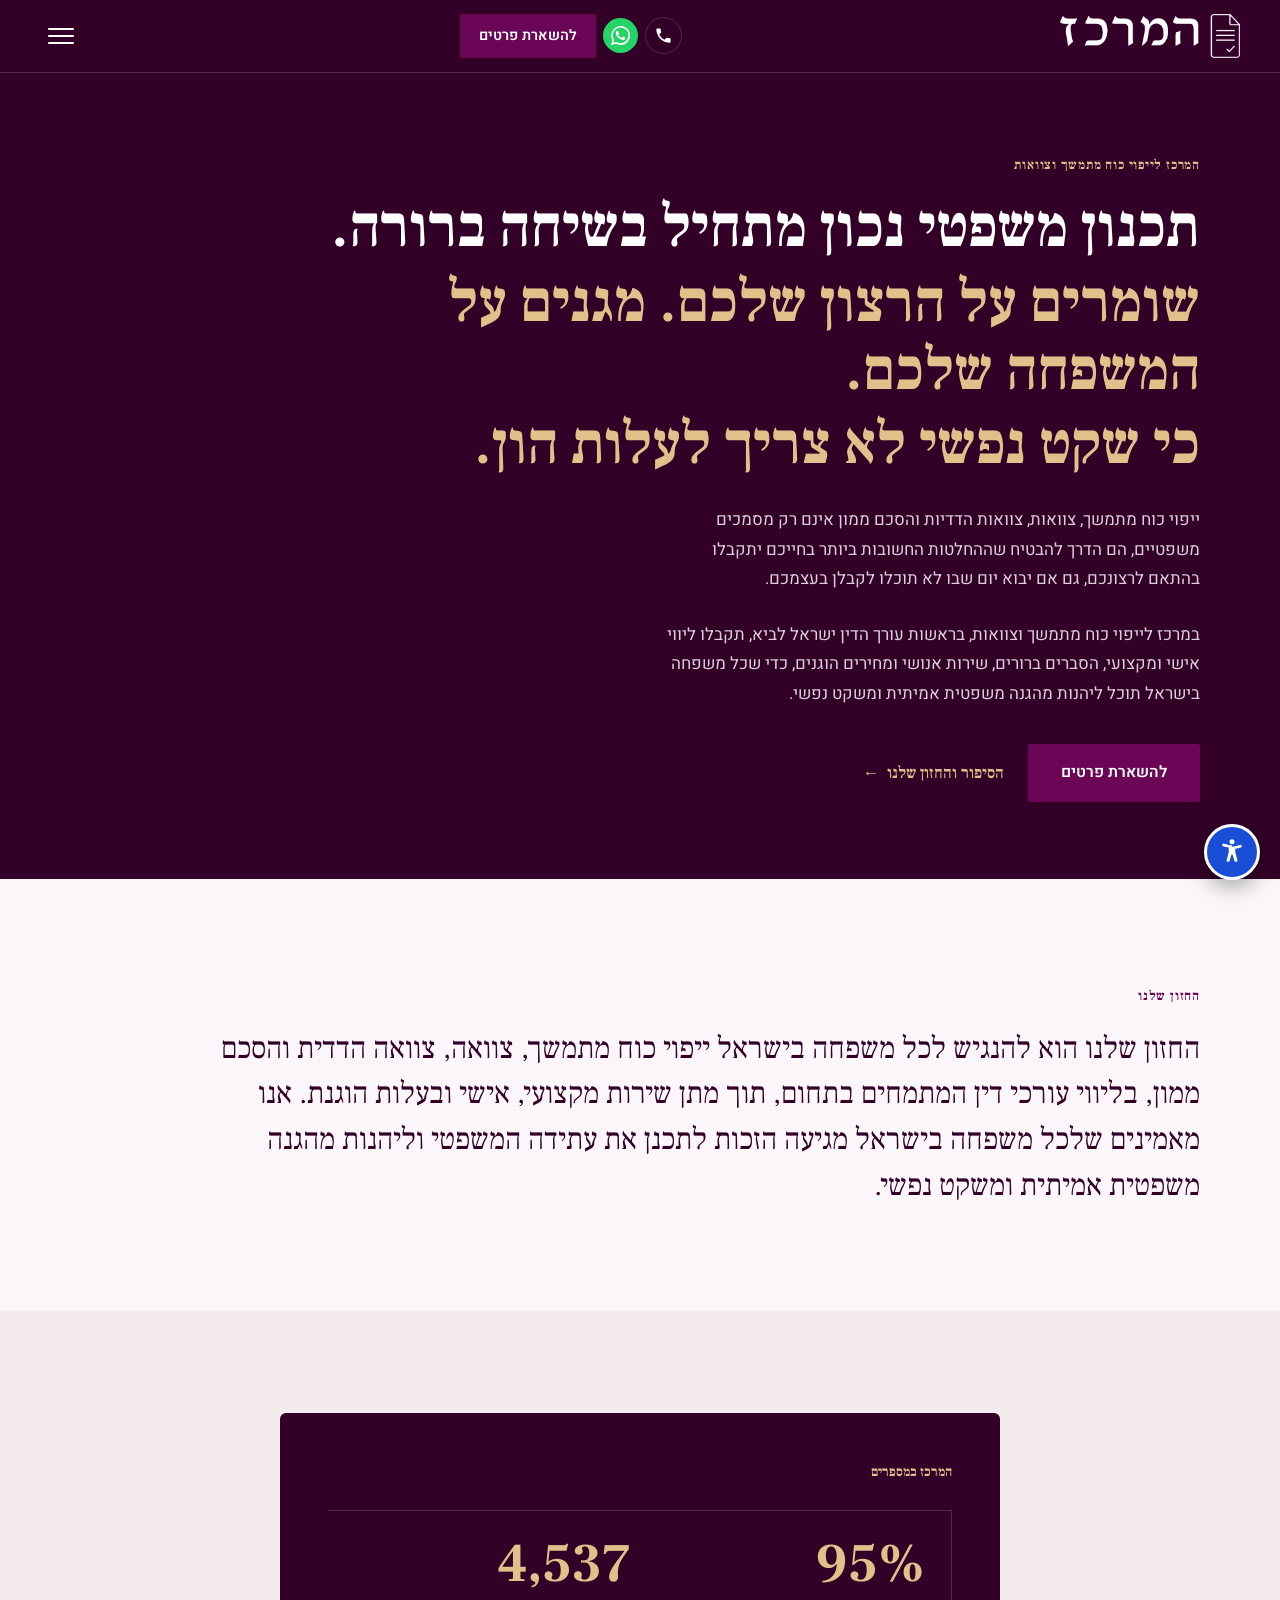
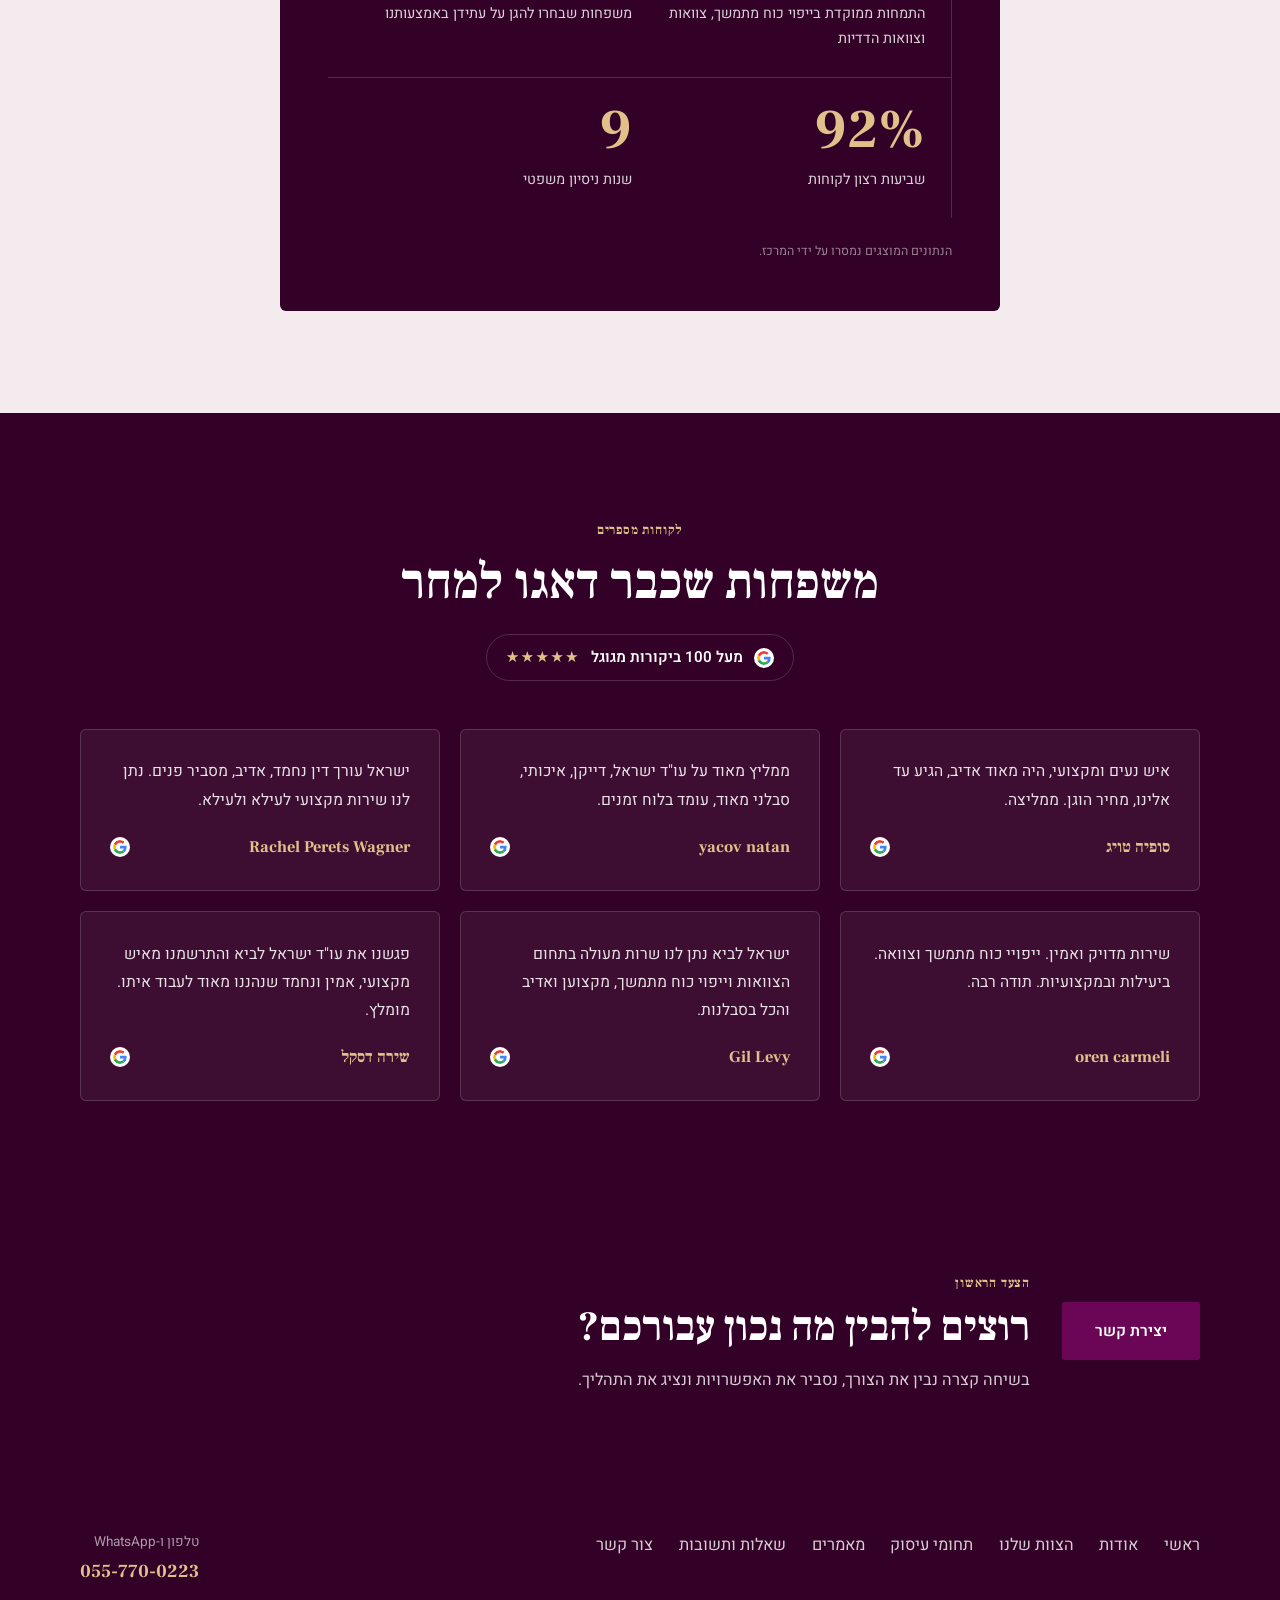
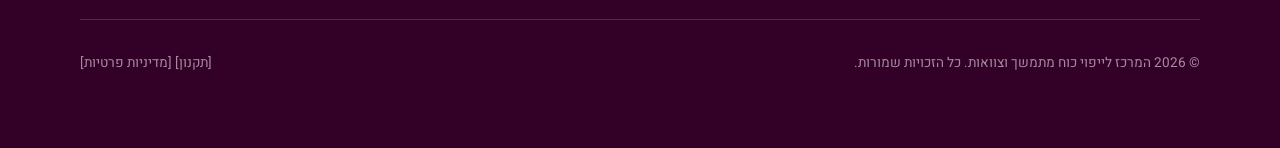
==== commit d25f82a4: "New wordmark, and a header bar that actually fits it The supplied artwork is white on plum again, so" ====
--- a/index.html
+++ b/index.html
@@ -12,8 +12,8 @@
   <meta property="og:site_name" content="המרכז לייפוי כוח מתמשך וצוואות" />
   <meta property="og:title" content="המרכז לייפוי כוח מתמשך וצוואות | עו״ד ישראל משה לביא" />
   <meta property="og:description" content="ליווי אישי ומקצועי בעריכת ייפוי כוח מתמשך, צוואות, צוואות הדדיות והסכם ממון, בראשות עורך הדין ישראל משה לביא. שירות אנושי ומחירים הוגנים לכל משפחה בישראל." />
-  <meta property="og:image" content="images/logo-card.jpg" />
-  <link rel="icon" href="images/logo-card.jpg" />
+  <meta property="og:image" content="images/logo-card-2.jpg" />
+  <link rel="icon" href="images/logo-card-2.jpg" />
   <link rel="preconnect" href="https://fonts.googleapis.com" />
   <link rel="preconnect" href="https://fonts.gstatic.com" crossorigin />
   <link href="https://fonts.googleapis.com/css2?family=Frank+Ruhl+Libre:wght@500;700;900&family=Heebo:wght@300;400;500;600;700&display=swap" rel="stylesheet" />
@@ -25,7 +25,7 @@
     "name": "המרכז לייפוי כוח מתמשך וצוואות",
     "description": "ליווי משפטי בעריכת ייפוי כוח מתמשך, צוואות, צוואות הדדיות והסכם ממון.",
     "telephone": "+972557700223",
-    "image": "images/logo-card.jpg",
+    "image": "images/logo-card-2.jpg",
     "areaServed": "IL",
     "address": { "@type": "PostalAddress", "addressCountry": "IL" },
     "founder": {
@@ -41,7 +41,7 @@
   <header class="site-header">
     <div class="wrap nav">
       <a class="nav__logo" href="index.html" aria-label="המרכז לייפוי כוח מתמשך וצוואות — לעמוד הבית">
-        <img src="images/logo-mark.png" alt="לוגו המרכז לייפוי כוח מתמשך וצוואות" width="249" height="62" />
+        <img src="images/logo-mark-2.png" alt="לוגו המרכז לייפוי כוח מתמשך וצוואות" width="253" height="62" />
       </a>
       <nav class="nav__links" aria-label="ניווט ראשי">
         <a href="index.html" class="is-active" aria-current="page">ראשי</a>
--- a/css/style.css
+++ b/css/style.css
@@ -82,17 +82,20 @@
 /* ============================================================
    HEADER / NAV
    ============================================================ */
+.site-header .wrap { max-width: 1340px; }
 .site-header {
   position: sticky; top: 0; z-index: 100;
   background: var(--green);
   border-bottom: 1px solid var(--line-dark);
 }
-.nav { display: flex; align-items: center; justify-content: space-between; gap: 1.5rem; min-height: 88px; }
-.nav__logo img { height: 62px; width: auto; border-radius: 3px; }
-.nav__links { display: flex; align-items: center; gap: clamp(0.5rem, 1.2vw, 1.25rem); }
+.nav { display: flex; align-items: center; justify-content: space-between; gap: 1rem; min-height: 80px; }
+/* flex-shrink would squeeze the wordmark once the bar fills up. */
+.nav__logo { flex: 0 0 auto; }
+.nav__logo img { height: 46px; width: auto; border-radius: 3px; }
+.nav__links { display: flex; align-items: center; gap: clamp(0.45rem, 0.9vw, 1rem); }
 .nav__links a { white-space: nowrap; }
 .nav__links a {
-  color: rgba(255, 255, 255, 0.85); font-size: 0.98rem; font-weight: 500;
+  color: rgba(255, 255, 255, 0.85); font-size: 0.94rem; font-weight: 500;
   padding: 0.4rem 0; position: relative; transition: color 0.2s;
 }
 .nav__links a:hover, .nav__links a.is-active { color: var(--gold); }
@@ -103,8 +106,8 @@
 .nav__cta { display: inline-flex; white-space: nowrap; }
 .nav__phone, .nav__wa {
   display: inline-flex; align-items: center; gap: 0.45rem;
-  border-radius: 999px; padding: 0.5rem 0.95rem;
-  font-size: 0.9rem; font-weight: 600; white-space: nowrap;
+  border-radius: 999px; padding: 0.45rem 0.8rem;
+  font-size: 0.87rem; font-weight: 600; white-space: nowrap;
   transition: background 0.2s, color 0.2s, opacity 0.2s;
 }
 .nav__phone svg, .nav__wa svg { width: 17px; height: 17px; fill: currentColor; flex: 0 0 auto; }
@@ -117,25 +120,36 @@
 }
 .nav__toggle span { width: 26px; height: 2px; background: #fff; border-radius: 2px; transition: transform 0.3s, opacity 0.2s; }
 
-/* Mobile: the whole menu stays on screen as a second, wrapping row — the
-   client asked that visitors see the sections instead of hunting for them
-   behind a hamburger, so the toggle is dropped entirely below this width. */
-@media (max-width: 1180px) {
-  .nav { flex-wrap: wrap; gap: 0.75rem 1rem; min-height: 0; padding-block: 0.85rem; }
-  .nav__toggle { display: none; }
-  .nav__logo img { height: 48px; }
-  .nav__cta { display: inline-flex; padding: 0.55rem 1.1rem; font-size: 0.9rem; }
+/* Desktop keeps the full row. Below it the links collapse behind the toggle,
+   while the phone and WhatsApp stay in the bar as icons — those are the two
+   things a visitor on a phone actually needs within reach. */
+@media (max-width: 1300px) {
+  .nav { gap: 0.6rem; min-height: 0; padding-block: 0.85rem; }
+  .nav__logo img { height: 44px; }
+  .nav__toggle { display: flex; }
   .nav__actions { gap: 0.45rem; }
   .nav__phone span, .nav__wa span { display: none; }
   .nav__phone, .nav__wa { padding: 0.5rem; }
   .nav__phone svg, .nav__wa svg { width: 19px; height: 19px; }
-  .nav__links {
-    order: 3; width: 100%;
-    flex-wrap: wrap; justify-content: center;
-    row-gap: 0.55rem; column-gap: 1.15rem;
-    padding-top: 0.7rem; border-top: 1px solid var(--line-dark);
+  .nav__cta { padding: 0.55rem 1.1rem; font-size: 0.9rem; }
+
+  .nav__links { display: none; }
+  .site-header.open .nav__links {
+    display: flex; position: absolute; inset-inline: 0; top: 100%;
+    flex-direction: column; align-items: stretch; gap: 0;
+    background: var(--green); border-top: 1px solid var(--line-dark);
+    border-bottom: 1px solid var(--line-dark); padding: 0.5rem 0 1rem; z-index: 60;
   }
-  .nav__links a { font-size: 0.95rem; white-space: nowrap; }
+  .site-header.open .nav__links a { padding: 0.9rem clamp(1.25rem, 4vw, 2.5rem); font-size: 1rem; }
+  .site-header.open .nav__toggle span:nth-child(1) { transform: translateY(7px) rotate(45deg); }
+  .site-header.open .nav__toggle span:nth-child(2) { opacity: 0; }
+  .site-header.open .nav__toggle span:nth-child(3) { transform: translateY(-7px) rotate(-45deg); }
+}
+
+/* On a phone the bar carries logo, phone, WhatsApp and the toggle — the
+   "להשארת פרטים" button would overflow the row, and צור קשר is in the menu. */
+@media (max-width: 620px) {
+  .nav__cta { display: none; }
 }
 
 /* ============================================================
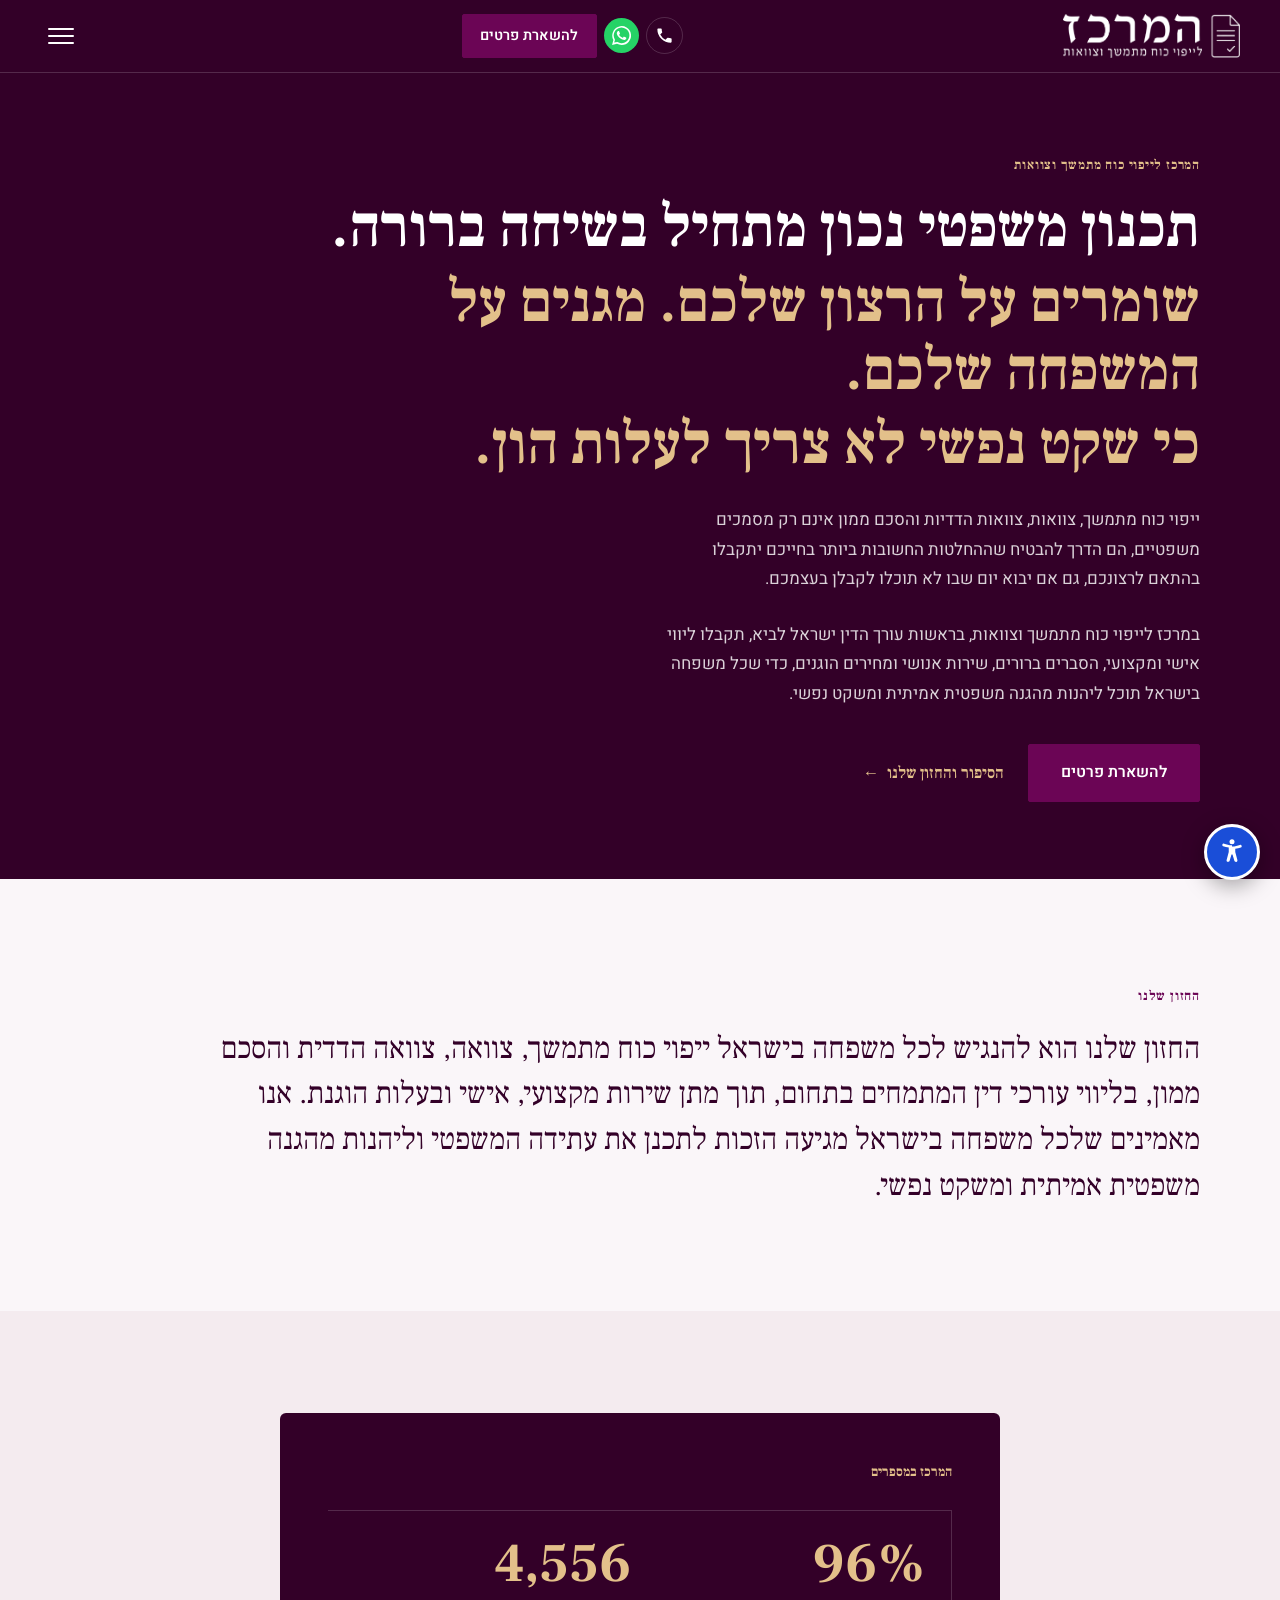
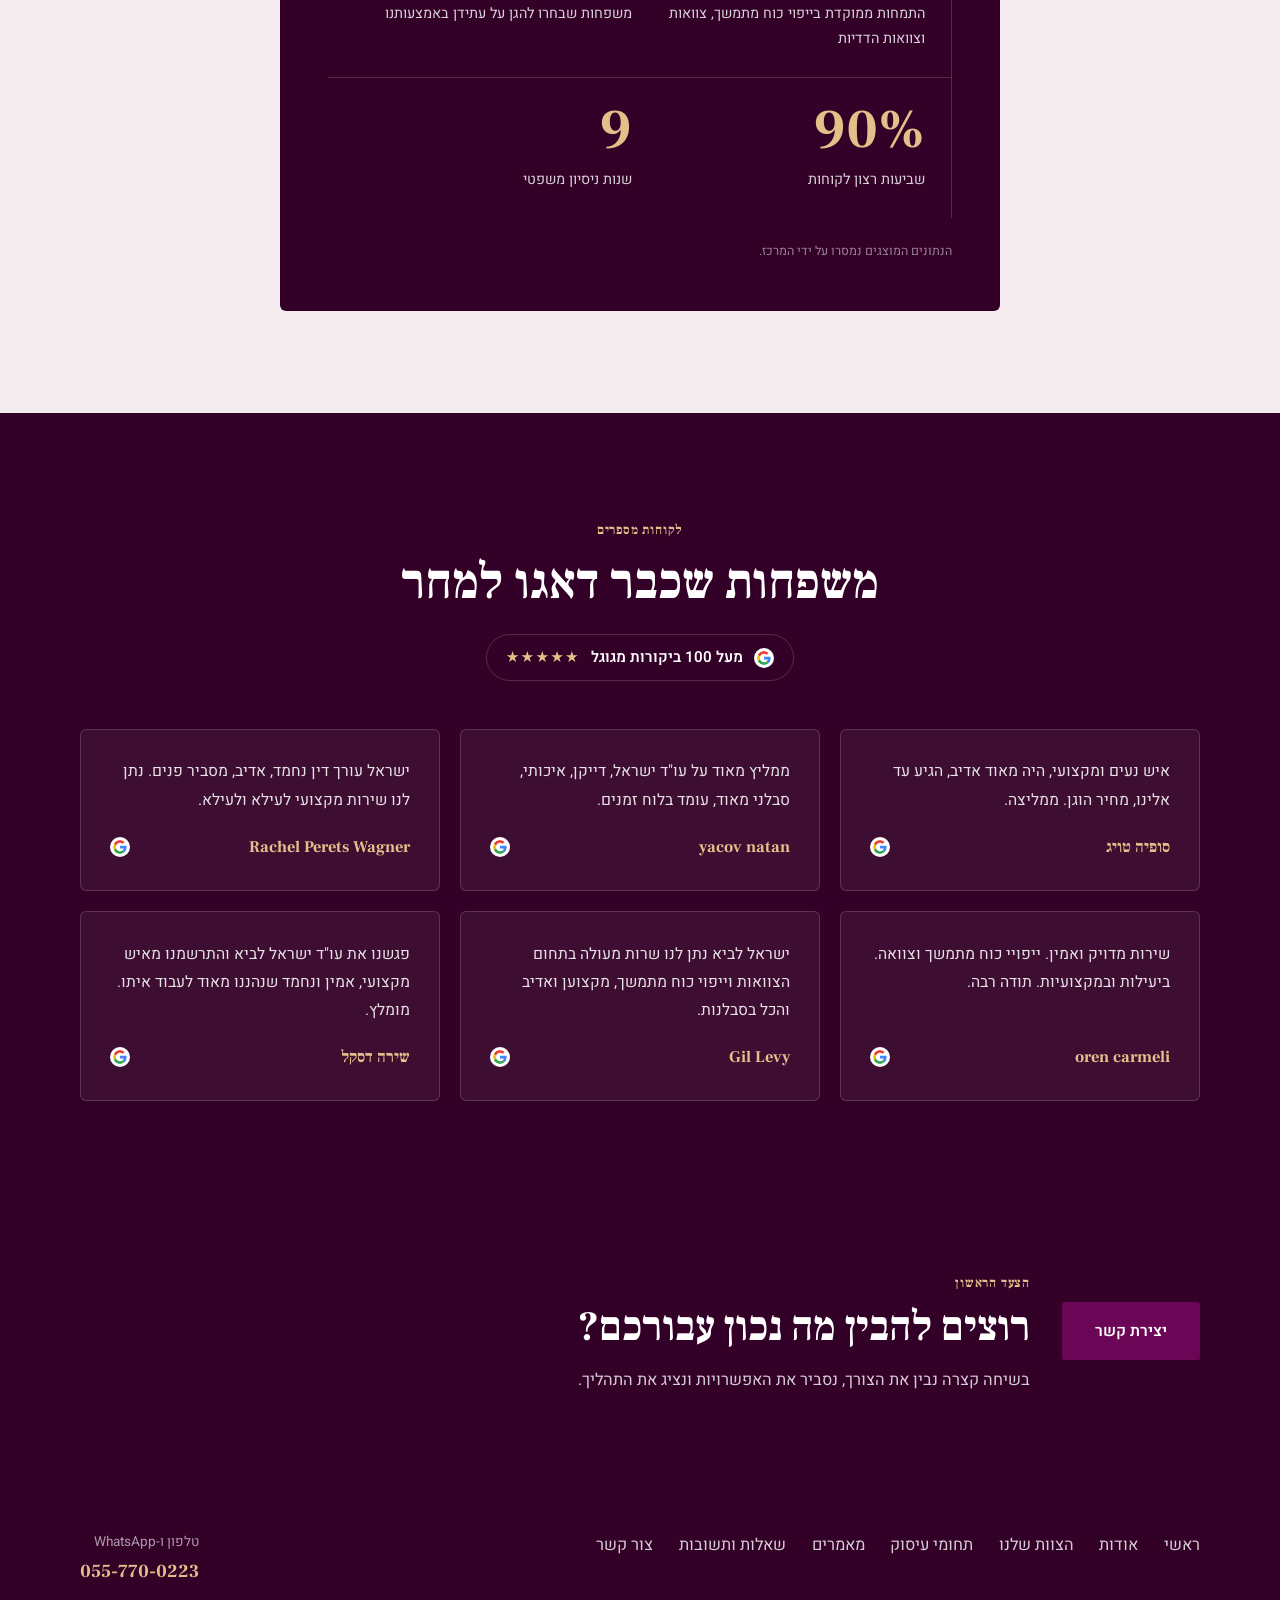
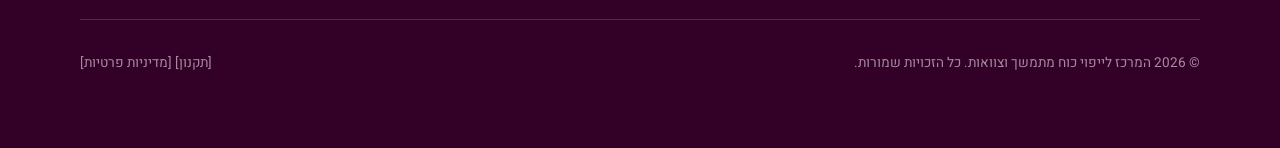
==== commit fcdf6c39: "Full wordmark on desktop, compact mark on phones The compact logo has no subtitle, which is what a p" ====
--- a/index.html
+++ b/index.html
@@ -41,7 +41,8 @@
   <header class="site-header">
     <div class="wrap nav">
       <a class="nav__logo" href="index.html" aria-label="המרכז לייפוי כוח מתמשך וצוואות — לעמוד הבית">
-        <img src="images/logo-mark-2.png" alt="לוגו המרכז לייפוי כוח מתמשך וצוואות" width="253" height="62" />
+        <img class="nav__logo-full" src="images/logo-mark.png" alt="" width="185" height="46" />
+        <img class="nav__logo-compact" src="images/logo-mark-2.png" alt="" width="188" height="46" />
       </a>
       <nav class="nav__links" aria-label="ניווט ראשי">
         <a href="index.html" class="is-active" aria-current="page">ראשי</a>
--- a/css/style.css
+++ b/css/style.css
@@ -92,6 +92,10 @@
 /* flex-shrink would squeeze the wordmark once the bar fills up. */
 .nav__logo { flex: 0 0 auto; }
 .nav__logo img { height: 46px; width: auto; border-radius: 3px; }
+/* Desktop carries the full wordmark including "לייפוי כוח מתמשך וצוואות";
+   a phone gets the compact mark, which drops the subtitle and the width
+   the bar no longer has to spare. */
+.nav__logo-compact { display: none; }
 .nav__links { display: flex; align-items: center; gap: clamp(0.45rem, 0.9vw, 1rem); }
 .nav__links a { white-space: nowrap; }
 .nav__links a {
@@ -148,6 +152,11 @@
 
 /* On a phone the bar carries logo, phone, WhatsApp and the toggle — the
    "להשארת פרטים" button would overflow the row, and צור קשר is in the menu. */
+@media (max-width: 768px) {
+  .nav__logo-full { display: none; }
+  .nav__logo-compact { display: block; }
+}
+
 @media (max-width: 620px) {
   .nav__cta { display: none; }
 }
